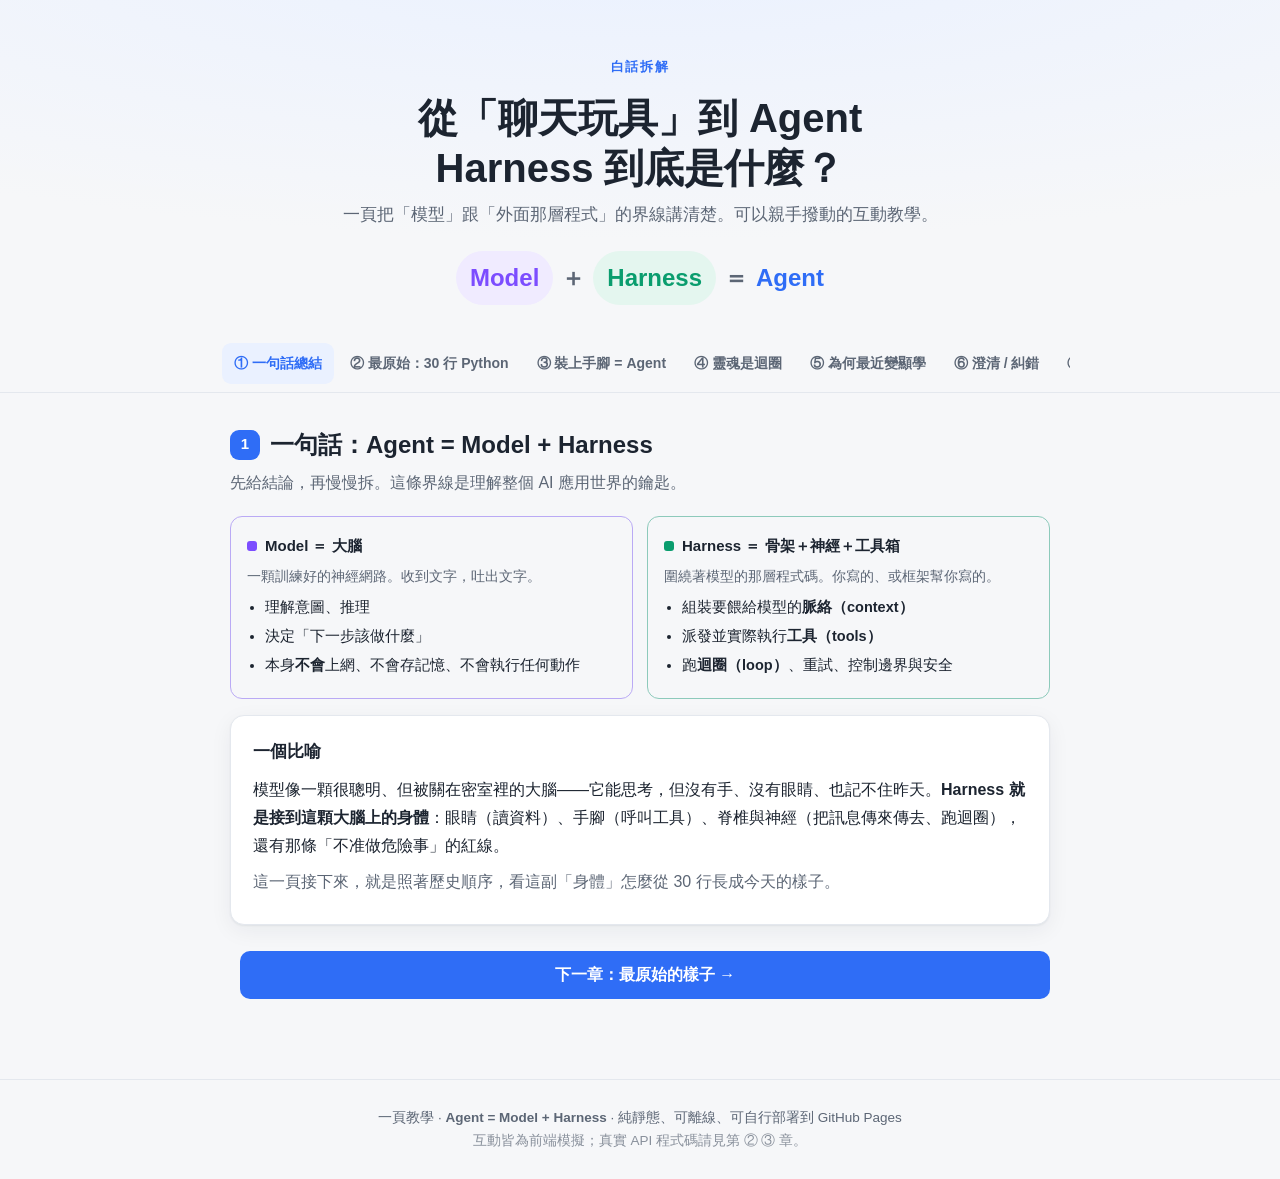
==== index.html @ 6ae2b818 "新增互動教學頁：Agent = Model + Harness 一頁式教學，拆解 AI harness 的演進脈絡：從早期聊天 wrapper、 tool-calling agent、think-ac" ====
<!DOCTYPE html>
<html lang="zh-Hant">
<head>
<meta charset="UTF-8">
<meta name="viewport" content="width=device-width, initial-scale=1.0">
<title>從聊天玩具到 Agent：Harness 到底是什麼</title>
<style>
  :root{
    --bg:#f6f7f9; --card:#ffffff; --ink:#1c2430; --muted:#5c6675;
    --line:#e4e8ee; --brand:#2f6df6; --brand-soft:#eaf1ff;
    --model:#7c4dff; --model-soft:#f0ebff;
    --harness:#0a9d6e; --harness-soft:#e4f6ef;
    --warn:#e8820a; --warn-soft:#fdf0dd;
    --code-bg:#0f1626; --code-ink:#d7e0f4; --code-key:#79b8ff; --code-str:#9ecb8a; --code-com:#6b7793;
    --radius:14px; --shadow:0 1px 2px rgba(20,30,50,.06),0 6px 22px rgba(20,30,50,.06);
  }
  @media (prefers-color-scheme: dark){
    :root{
      --bg:#0e1117; --card:#161b24; --ink:#e7ecf3; --muted:#9aa5b5;
      --line:#28303c; --brand:#5b8cff; --brand-soft:#182338;
      --model:#a78bff; --model-soft:#211b33; --harness:#39c99a; --harness-soft:#122a24;
      --warn:#f2a53a; --warn-soft:#2c2413;
      --shadow:0 1px 2px rgba(0,0,0,.4),0 8px 26px rgba(0,0,0,.35);
    }
  }
  *{box-sizing:border-box}
  body{
    margin:0; background:var(--bg); color:var(--ink);
    font-family:-apple-system,BlinkMacSystemFont,"Segoe UI","PingFang TC","Noto Sans TC","Microsoft JhengHei",sans-serif;
    line-height:1.75; -webkit-font-smoothing:antialiased;
  }
  a{color:var(--brand)}
  .wrap{max-width:860px;margin:0 auto;padding:0 20px}

  header.hero{
    padding:56px 20px 30px; text-align:center;
    background:radial-gradient(1200px 300px at 50% -60px,var(--brand-soft),transparent);
  }
  .hero .kicker{color:var(--brand);font-weight:700;letter-spacing:.12em;font-size:13px;text-transform:uppercase}
  .hero h1{font-size:clamp(26px,5vw,40px);margin:.35em 0 .15em;line-height:1.25}
  .hero p{color:var(--muted);max-width:640px;margin:.4em auto 0;font-size:17px}
  .formula{
    display:inline-flex;flex-wrap:wrap;gap:8px;align-items:center;justify-content:center;
    margin-top:22px;font-weight:800;font-size:clamp(18px,4vw,24px)
  }
  .pill{padding:6px 14px;border-radius:999px}
  .pill.model{background:var(--model-soft);color:var(--model)}
  .pill.harness{background:var(--harness-soft);color:var(--harness)}
  .plus,.eq{color:var(--muted);font-weight:600}

  /* sticky tab nav */
  nav.tabs{
    position:sticky;top:0;z-index:20;background:var(--bg);
    border-bottom:1px solid var(--line);
  }
  nav.tabs .inner{max-width:860px;margin:0 auto;display:flex;gap:4px;overflow-x:auto;padding:8px 12px;scrollbar-width:thin}
  nav.tabs button{
    flex:0 0 auto;border:0;background:transparent;color:var(--muted);
    font:inherit;font-weight:600;font-size:14px;padding:8px 12px;border-radius:9px;cursor:pointer;white-space:nowrap
  }
  nav.tabs button:hover{color:var(--ink);background:var(--brand-soft)}
  nav.tabs button.active{color:var(--brand);background:var(--brand-soft)}

  main{padding:26px 0 80px}
  section.chapter{display:none;animation:fade .3s ease}
  section.chapter.active{display:block}
  @keyframes fade{from{opacity:0;transform:translateY(6px)}to{opacity:1;transform:none}}

  .chnum{display:inline-flex;align-items:center;justify-content:center;width:30px;height:30px;border-radius:9px;
    background:var(--brand);color:#fff;font-weight:800;font-size:15px;margin-right:10px}
  h2.title{font-size:24px;margin:.2em 0 .1em;display:flex;align-items:center}
  .lede{color:var(--muted);margin:.2em 0 1.2em;font-size:16px}

  .card{background:var(--card);border:1px solid var(--line);border-radius:var(--radius);padding:20px 22px;margin:16px 0;box-shadow:var(--shadow)}
  .card h3{margin:.1em 0 .5em;font-size:17px}
  .card p{margin:.5em 0}
  .muted{color:var(--muted)}
  .tagrow{display:flex;flex-wrap:wrap;gap:8px;margin:10px 0}
  .tag{font-size:12.5px;font-weight:700;padding:4px 10px;border-radius:999px;background:var(--brand-soft);color:var(--brand)}
  .tag.m{background:var(--model-soft);color:var(--model)}
  .tag.h{background:var(--harness-soft);color:var(--harness)}

  .split{display:grid;grid-template-columns:1fr 1fr;gap:14px}
  @media(max-width:680px){.split{grid-template-columns:1fr}}
  .box{border:1px solid var(--line);border-radius:12px;padding:16px}
  .box.model{border-color:color-mix(in srgb,var(--model) 40%,var(--line))}
  .box.harness{border-color:color-mix(in srgb,var(--harness) 40%,var(--line))}
  .box h4{margin:0 0 .3em;font-size:15px;display:flex;align-items:center;gap:8px}
  .dot{width:10px;height:10px;border-radius:3px;display:inline-block}
  .dot.m{background:var(--model)} .dot.h{background:var(--harness)}
  .box ul{margin:.4em 0 0;padding-left:18px} .box li{margin:.25em 0;font-size:14.5px}

  /* code */
  .code{position:relative;background:var(--code-bg);border-radius:12px;margin:14px 0;overflow:hidden}
  .code .bar{display:flex;align-items:center;justify-content:space-between;padding:8px 12px;border-bottom:1px solid rgba(255,255,255,.08)}
  .code .bar .fn{color:#8b97ad;font-size:12.5px;font-family:ui-monospace,SFMono-Regular,Menlo,monospace}
  .code button.copy{border:1px solid rgba(255,255,255,.18);background:transparent;color:#c7d2e6;font:inherit;font-size:12px;
    padding:3px 10px;border-radius:7px;cursor:pointer}
  .code button.copy:hover{background:rgba(255,255,255,.08)}
  .code pre{margin:0;padding:14px 16px;overflow-x:auto}
  .code code{font-family:ui-monospace,SFMono-Regular,Menlo,"Cascadia Code",monospace;font-size:13px;line-height:1.65;color:var(--code-ink);white-space:pre}
  .kw{color:var(--code-key)} .st{color:var(--code-str)} .cm{color:var(--code-com);font-style:italic} .nm{color:#e0a458}

  /* interactive */
  .demo{border:1px dashed color-mix(in srgb,var(--brand) 40%,var(--line));border-radius:12px;padding:16px;margin:14px 0;background:var(--brand-soft)}
  .demo .lbl{font-size:12px;font-weight:800;letter-spacing:.08em;text-transform:uppercase;color:var(--brand);margin-bottom:8px}
  .row{display:flex;gap:8px;flex-wrap:wrap;align-items:center}
  input[type=text]{flex:1;min-width:180px;padding:10px 12px;border:1px solid var(--line);border-radius:10px;background:var(--card);color:var(--ink);font:inherit}
  button.btn{border:0;background:var(--brand);color:#fff;font:inherit;font-weight:700;padding:10px 16px;border-radius:10px;cursor:pointer}
  button.btn:hover{filter:brightness(1.06)} button.btn.ghost{background:var(--card);color:var(--ink);border:1px solid var(--line)}
  button.btn:disabled{opacity:.45;cursor:not-allowed}

  .msgs{margin-top:12px;display:flex;flex-direction:column;gap:8px}
  .msg{border-radius:10px;padding:8px 12px;font-size:14px;border:1px solid var(--line);background:var(--card)}
  .msg .role{font-size:11px;font-weight:800;letter-spacing:.06em;text-transform:uppercase;opacity:.7}
  .msg .body{margin-top:2px}
  .msg.system{border-left:4px solid var(--muted)}
  .msg.user{border-left:4px solid var(--brand)}
  .msg.assistant{border-left:4px solid var(--harness)}
  .msg.tool{border-left:4px solid var(--warn);font-family:ui-monospace,Menlo,monospace;font-size:12.5px}

  .steps{margin-top:12px;display:flex;flex-direction:column;gap:8px}
  .step{opacity:.28;border:1px solid var(--line);border-radius:10px;padding:10px 14px;background:var(--card);transition:opacity .25s,transform .25s}
  .step.on{opacity:1;transform:none}
  .step .who{font-size:11px;font-weight:800;text-transform:uppercase;letter-spacing:.06em}
  .step.think .who{color:var(--model)} .step.act .who{color:var(--brand)}
  .step.run .who{color:var(--warn)} .step.obs .who{color:var(--harness)} .step.answer .who{color:var(--harness)}
  .step .txt{font-size:14px;margin-top:2px}
  .step code{font-family:ui-monospace,Menlo,monospace;font-size:12.5px;background:var(--brand-soft);padding:1px 6px;border-radius:6px}

  .loop{display:flex;gap:10px;flex-wrap:wrap;justify-content:center;margin:6px 0 2px}
  .node{border:2px solid var(--line);border-radius:12px;padding:10px 14px;font-weight:700;font-size:14px;min-width:96px;text-align:center;background:var(--card)}
  .node.on{border-color:var(--brand);background:var(--brand-soft);color:var(--brand)}
  .node small{display:block;font-weight:400;font-size:12px}
  .arrow{align-self:center;color:var(--muted);font-size:20px}

  .toggle{display:inline-flex;border:1px solid var(--line);border-radius:10px;overflow:hidden;margin-bottom:10px}
  .toggle button{border:0;background:var(--card);color:var(--muted);font:inherit;font-weight:700;padding:8px 14px;cursor:pointer}
  .toggle button.active{background:var(--brand);color:#fff}
  .outbox{border:1px solid var(--line);border-radius:10px;padding:14px;background:var(--card);font-size:14.5px}
  .outbox p{margin:.5em 0}
  .flow{font-size:12.5px;color:var(--muted);margin-bottom:8px;font-family:ui-monospace,Menlo,monospace}

  table.cmp{width:100%;border-collapse:collapse;font-size:14px;margin-top:6px;display:block;overflow-x:auto}
  table.cmp th,table.cmp td{border:1px solid var(--line);padding:10px 12px;text-align:left;vertical-align:top;min-width:150px}
  table.cmp th{background:var(--brand-soft);color:var(--ink);font-size:12.5px}
  table.cmp td.no{color:var(--warn)} table.cmp td.yes{color:var(--harness)}
  .cmp .lab{font-weight:800}

  .callout{border-left:4px solid var(--warn);background:var(--warn-soft);padding:12px 16px;border-radius:0 10px 10px 0;margin:14px 0;font-size:14.5px}
  .callout b{color:var(--warn)}
  .note{border-left:4px solid var(--harness);background:var(--harness-soft);padding:12px 16px;border-radius:0 10px 10px 0;margin:14px 0;font-size:14.5px}

  footer{border-top:1px solid var(--line);padding:26px 20px;text-align:center;color:var(--muted);font-size:13.5px}
  .navbtns{display:flex;justify-content:space-between;gap:10px;margin-top:26px}
  .navbtns button{flex:1}
</style>
</head>
<body>

<header class="hero">
  <div class="wrap">
    <div class="kicker">白話拆解</div>
    <h1>從「聊天玩具」到 Agent<br>Harness 到底是什麼？</h1>
    <p>一頁把「模型」跟「外面那層程式」的界線講清楚。可以親手撥動的互動教學。</p>
    <div class="formula">
      <span class="pill model">Model</span>
      <span class="plus">＋</span>
      <span class="pill harness">Harness</span>
      <span class="eq">＝</span>
      <span style="color:var(--brand)">Agent</span>
    </div>
  </div>
</header>

<nav class="tabs">
  <div class="inner" id="tabbar"></div>
</nav>

<main>
<div class="wrap">

  <!-- ① -->
  <section class="chapter active" data-title="① 一句話總結">
    <h2 class="title"><span class="chnum">1</span>一句話：Agent = Model + Harness</h2>
    <p class="lede">先給結論，再慢慢拆。這條界線是理解整個 AI 應用世界的鑰匙。</p>

    <div class="split">
      <div class="box model">
        <h4><span class="dot m"></span>Model ＝ 大腦</h4>
        <p class="muted" style="font-size:14px;margin:.2em 0">一顆訓練好的神經網路。收到文字，吐出文字。</p>
        <ul>
          <li>理解意圖、推理</li>
          <li>決定「下一步該做什麼」</li>
          <li>本身<b>不會</b>上網、不會存記憶、不會執行任何動作</li>
        </ul>
      </div>
      <div class="box harness">
        <h4><span class="dot h"></span>Harness ＝ 骨架＋神經＋工具箱</h4>
        <p class="muted" style="font-size:14px;margin:.2em 0">圍繞著模型的那層程式碼。你寫的、或框架幫你寫的。</p>
        <ul>
          <li>組裝要餵給模型的<b>脈絡（context）</b></li>
          <li>派發並實際執行<b>工具（tools）</b></li>
          <li>跑<b>迴圈（loop）</b>、重試、控制邊界與安全</li>
        </ul>
      </div>
    </div>

    <div class="card">
      <h3>一個比喻</h3>
      <p>模型像一顆很聰明、但被關在密室裡的大腦——它能思考，但沒有手、沒有眼睛、也記不住昨天。<b>Harness 就是接到這顆大腦上的身體</b>：眼睛（讀資料）、手腳（呼叫工具）、脊椎與神經（把訊息傳來傳去、跑迴圈），還有那條「不准做危險事」的紅線。</p>
      <p class="muted">這一頁接下來，就是照著歷史順序，看這副「身體」怎麼從 30 行長成今天的樣子。</p>
    </div>

    <div class="navbtns"><span></span><button class="btn" data-go="1">下一章：最原始的樣子 →</button></div>
  </section>

  <!-- ② -->
  <section class="chapter" data-title="② 最原始：30 行 Python">
    <h2 class="title"><span class="chnum">2</span>最原始的樣子：20–30 行 Python 聊天</h2>
    <p class="lede">早期我們剛拿到 LLM API，寫的程式其實就是「第一代 harness」——最輕薄的一層。</p>

    <div class="card">
      <p>那時候模型只是個<b>「文字接龍機」</b>：你給它一串對話，它接下一句。那 30 行程式碼只負責三件小事：</p>
      <div class="tagrow">
        <span class="tag h">1. 設定 system prompt（角色）</span>
        <span class="tag h">2. 把對話堆進 messages 陣列</span>
        <span class="tag h">3. 呼叫 API、印出回覆</span>
      </div>
      <p class="muted">關鍵觀念：模型<b>沒有記憶</b>。它會「記得」前面聊過什麼，唯一的原因是——<b>你每一輪都把整串 <code>messages</code> 再寄一次給它</b>。維護這串陣列，就是 harness 最原始的工作。</p>
    </div>

    <div class="demo">
      <div class="lbl">互動 · 看 messages 陣列怎麼長大</div>
      <p style="margin:.2em 0 10px;font-size:14px" class="muted">打一句話送出，看看 harness 幫你維護的對話陣列多了哪兩則。（純前端模擬，不會真的連網）</p>
      <div class="row">
        <input id="chatInput" type="text" placeholder="例如：幫我想三個週末的活動" >
        <button class="btn" id="chatSend">送出</button>
        <button class="btn ghost" id="chatReset">重來</button>
      </div>
      <div class="msgs" id="chatMsgs"></div>
      <p class="muted" id="chatCount" style="font-size:12.5px;margin-top:10px"></p>
    </div>

    <div class="code">
      <div class="bar"><span class="fn">chat.py — 最原始的 harness（真實可跑）</span><button class="copy" data-code="c1">複製</button></div>
      <pre><code id="c1"><span class="cm"># pip install openai</span>
<span class="kw">from</span> openai <span class="kw">import</span> OpenAI

client = OpenAI(api_key=<span class="st">"sk-..."</span>)  <span class="cm"># ← 換成你自己的金鑰</span>

<span class="cm"># harness 工作 1：設定角色，並開一個對話陣列</span>
messages = [
    {<span class="st">"role"</span>: <span class="st">"system"</span>, <span class="st">"content"</span>: <span class="st">"你是一個友善、簡潔的中文助理。"</span>},
]

<span class="kw">while</span> <span class="kw">True</span>:
    user = input(<span class="st">"你："</span>)
    <span class="kw">if</span> user.strip() <span class="kw">in</span> {<span class="st">"exit"</span>, <span class="st">"quit"</span>}:
        <span class="kw">break</span>

    <span class="cm"># harness 工作 2：把使用者這句話堆進陣列</span>
    messages.append({<span class="st">"role"</span>: <span class="st">"user"</span>, <span class="st">"content"</span>: user})

    <span class="cm"># harness 工作 3：把「整串」對話寄給模型（模型沒有記憶！）</span>
    resp = client.chat.completions.create(
        model=<span class="st">"gpt-4o-mini"</span>,
        messages=messages,
    )
    reply = resp.choices[<span class="nm">0</span>].message.content
    print(<span class="st">"AI："</span>, reply)

    <span class="cm"># 把 AI 的回覆也存回陣列，下一輪才接得上</span>
    messages.append({<span class="st">"role"</span>: <span class="st">"assistant"</span>, <span class="st">"content"</span>: reply})</code></pre>
    </div>
    <p class="muted" style="font-size:13.5px">補充：更早期（2023 GPT-3.5 剛開放）寫法是 <code>openai.ChatCompletion.create(...)</code>，概念一模一樣，只是新版 SDK 改成先建 <code>client</code>。無論哪種，這整段就是最小的 harness。</p>

    <div class="navbtns"><button class="btn ghost" data-go="0">← 上一章</button><button class="btn" data-go="2">下一章：裝上手腳 →</button></div>
  </section>

  <!-- ③ -->
  <section class="chapter" data-title="③ 裝上手腳 = Agent">
    <h2 class="title"><span class="chnum">3</span>裝上手腳：Tool use ＝ 這才叫 Agent</h2>
    <p class="lede">當我們不滿足於純聊天，想讓它查資料、算數、發信——就得幫模型裝上「手腳」。</p>

    <div class="card">
      <p>模型自己<b>不會</b>上網查天氣。它能查，是因為 harness 做了這套「傳話」：</p>
      <ol style="margin:.4em 0;padding-left:20px">
        <li>Harness 用 JSON 把「有哪些工具、怎麼用」<b>描述</b>給模型看。</li>
        <li>模型看懂後說：「我要呼叫 <code>get_weather</code>，參數是台北」——它只是<b>輸出一段 JSON</b>，並沒有真的執行。</li>
        <li>Harness <b>攔截</b>這段 JSON，實際去跑 Python、連網、拿到 25°C。</li>
        <li>Harness 把結果<b>餵回</b>給模型，模型才組出人話回答你。</li>
      </ol>
      <div class="callout"><b>重點：</b>模型負責「決定要做什麼」，harness 負責「真的去做」。工具的程式碼是你寫在 harness 裡的，不在模型裡。</div>
    </div>

    <div class="demo">
      <div class="lbl">互動 · 一步步看 Agent 怎麼回答「台北現在幾度？」</div>
      <p style="margin:.2em 0 10px;font-size:14px" class="muted">按「下一步」，把模型與 harness 之間的來回攤開來看。</p>
      <div class="row">
        <button class="btn" id="stepNext">下一步 ▸</button>
        <button class="btn ghost" id="stepReset">重來</button>
      </div>
      <div class="steps" id="stepBox">
        <div class="step think"><div class="who">🧠 Model 思考</div><div class="txt">使用者問台北氣溫，我沒有即時資料，需要呼叫工具。</div></div>
        <div class="step act"><div class="who">🧠 Model 輸出 tool_call</div><div class="txt">送出 JSON：<code>get_weather({"city":"台北"})</code>（注意：只是文字，還沒真的執行）</div></div>
        <div class="step run"><div class="who">⚙️ Harness 執行</div><div class="txt">攔到 tool_call → 實際跑 Python 打氣象 API…</div></div>
        <div class="step obs"><div class="who">⚙️ Harness 餵回結果</div><div class="txt"><code>{"temp":32,"desc":"晴"}</code> 塞回對話陣列，再呼叫一次模型。</div></div>
        <div class="step answer"><div class="who">🧠 Model 最終回答</div><div class="txt">「台北現在大約 32°C，天氣晴，記得補水 ☀️」</div></div>
      </div>
    </div>

    <div class="code">
      <div class="bar"><span class="fn">agent.py — 幫模型裝上一個工具（真實可跑，節錄）</span><button class="copy" data-code="c2">複製</button></div>
      <pre><code id="c2"><span class="cm"># harness 工作：用 JSON schema 描述「有哪些工具」</span>
tools = [{
    <span class="st">"type"</span>: <span class="st">"function"</span>,
    <span class="st">"function"</span>: {
        <span class="st">"name"</span>: <span class="st">"get_weather"</span>,
        <span class="st">"description"</span>: <span class="st">"查詢某城市目前氣溫"</span>,
        <span class="st">"parameters"</span>: {<span class="st">"type"</span>:<span class="st">"object"</span>,
            <span class="st">"properties"</span>:{<span class="st">"city"</span>:{<span class="st">"type"</span>:<span class="st">"string"</span>}},
            <span class="st">"required"</span>:[<span class="st">"city"</span>]},
    },
}]

<span class="kw">def</span> get_weather(city):        <span class="cm"># ← 工具的「真身」寫在 harness 裡</span>
    <span class="kw">return</span> {<span class="st">"temp"</span>: <span class="nm">32</span>, <span class="st">"desc"</span>: <span class="st">"晴"</span>}   <span class="cm"># 真實情況會去打氣象 API</span>

messages = [{<span class="st">"role"</span>:<span class="st">"user"</span>,<span class="st">"content"</span>:<span class="st">"台北現在幾度？"</span>}]
resp = client.chat.completions.create(
    model=<span class="st">"gpt-4o-mini"</span>, messages=messages, tools=tools)

msg = resp.choices[<span class="nm">0</span>].message
<span class="kw">if</span> msg.tool_calls:                     <span class="cm"># 模型「決定」要用工具</span>
    call = msg.tool_calls[<span class="nm">0</span>]
    args = json.loads(call.function.arguments)
    result = get_weather(**args)        <span class="cm"># harness「真的」執行</span>

    <span class="cm"># 把結果餵回去，再問一次模型 → 這就是「迴圈」的一圈</span>
    messages.append(msg)
    messages.append({<span class="st">"role"</span>:<span class="st">"tool"</span>,
        <span class="st">"tool_call_id"</span>:call.id,
        <span class="st">"content"</span>:json.dumps(result)})
    final = client.chat.completions.create(
        model=<span class="st">"gpt-4o-mini"</span>, messages=messages)
    print(final.choices[<span class="nm">0</span>].message.content)</code></pre>
    </div>

    <div class="navbtns"><button class="btn ghost" data-go="1">← 上一章</button><button class="btn" data-go="3">下一章：靈魂是迴圈 →</button></div>
  </section>

  <!-- ④ -->
  <section class="chapter" data-title="④ 靈魂是迴圈">
    <h2 class="title"><span class="chnum">4</span>Agent 的靈魂：迴圈（loop）</h2>
    <p class="lede">很多人以為「有工具就是 Agent」。更準確地說：<b>Agent 是會自己一圈一圈跑到完成的東西。</b></p>

    <div class="card">
      <p>純聊天是「你問一句、它答一句」。Agent 不一樣——它會：<b>想 → 動手 → 看結果 → 再想 → 再動手…</b>直到任務完成。上一章的「工具」只是繞一圈；真正的 agent 會繞很多圈：查完天氣發現要換城市、算錯了自己重算、寫完程式跑測試沒過就修。</p>
      <div class="loop" id="loopViz">
        <div class="node" data-k="0">🧠 想<small>think</small></div>
        <div class="arrow">→</div>
        <div class="node" data-k="1">✋ 動手<small>act</small></div>
        <div class="arrow">→</div>
        <div class="node" data-k="2">👀 看結果<small>observe</small></div>
        <div class="arrow">↩</div>
        <div class="node" data-k="3">✅ 完成？<small>done?</small></div>
      </div>
      <div class="row" style="justify-content:center;margin-top:14px">
        <button class="btn" id="loopRun">▶ 播放一圈</button>
      </div>
      <p class="muted" style="text-align:center;font-size:13px;margin-top:8px">沒完成就回到「想」，再繞一圈。這個 <b>while 迴圈</b>，就是 harness 的心臟。</p>
    </div>

    <div class="note">你正在用的 <b>Claude Code</b>、Cursor、各種「AI 幫我把事情做完」的工具，底層都是這個迴圈：模型提議一個動作 → harness 執行（讀檔、跑指令、改程式）→ 把結果貼回去 → 模型看了再決定下一步。</div>

    <div class="navbtns"><button class="btn ghost" data-go="2">← 上一章</button><button class="btn" data-go="4">下一章：為何變顯學 →</button></div>
  </section>

  <!-- ⑤ -->
  <section class="chapter" data-title="⑤ 為何最近變顯學">
    <h2 class="title"><span class="chnum">5</span>為什麼 Harness 最近變「顯學」？</h2>
    <p class="lede">你的直覺沒錯：模型單靠自己撞牆後，大家把心力放到「外面那層程式」，harness 才被推上檯面。</p>

    <div class="card">
      <p>過去 harness 只是個「跑腿的」——傳傳資料而已。現在大家發現：<b>直接叫模型硬答，效果常常不夠好</b>；但在外面那層加上一些技巧，同一個模型就能穩很多：</p>
      <div class="tagrow">
        <span class="tag h">脈絡管理（塞對的東西進 context）</span>
        <span class="tag h">失敗重試 / 自我修正</span>
        <span class="tag h">反思 reflection</span>
        <span class="tag h">RAG 檢索增強</span>
        <span class="tag h">子 agent 分工</span>
      </div>
    </div>

    <div class="demo">
      <div class="lbl">互動 · 同一個模型，兩種 harness</div>
      <p style="margin:.2em 0 10px;font-size:14px" class="muted">任務：「幫我查我們 Q2 的退貨率，並說明為什麼變高」。切換看看兩種 harness 餵給<b>同一個模型</b>時，出來的東西差多少。</p>
      <div class="toggle" id="cmpToggle">
        <button data-c="bare" class="active">陽春 harness</button>
        <button data-c="rich">精緻 harness</button>
      </div>
      <div class="flow" id="cmpFlow"></div>
      <div class="outbox" id="cmpOut"></div>
    </div>

    <div class="callout"><b>別誤會：</b>「好 harness 能讓中階模型贏過高階模型」這句話講得太滿。更準的說法是——<b>同一個模型在不同 harness 下，表現天差地遠</b>；harness 的品質，有時和模型本身一樣重要。但硬要用陽春 harness 配弱模型去贏強模型，通常不成立。</div>

    <div class="card">
      <h3>那 LangChain、AutoGen、CrewAI 是什麼？</h3>
      <p>它們是 <b>framework（框架）</b>——幫你「蓋 harness」的工具箱，不等於 harness 本身。你也可以完全不用框架，自己用 30 行寫一個 harness（很多正式產品就是這樣，為了可控）。</p>
    </div>

    <div class="navbtns"><button class="btn ghost" data-go="3">← 上一章</button><button class="btn" data-go="5">下一章：把話講精準 →</button></div>
  </section>

  <!-- ⑥ -->
  <section class="chapter" data-title="⑥ 澄清 / 糾錯">
    <h2 class="title"><span class="chnum">6</span>把話講精準（幾個常見的小誤會）</h2>
    <p class="lede">你的整體脈絡是對的。這裡把幾句「聽起來對、但不夠精準」的說法校準一下。</p>

    <table class="cmp">
      <thead><tr><th style="min-width:120px">主題</th><th>常見/含糊的說法</th><th>更精準的說法</th></tr></thead>
      <tbody>
        <tr>
          <td class="lab">名詞的年紀</td>
          <td class="no">「早期那 30 行就叫 harness」</td>
          <td class="yes">那層薄 wrapper 的<b>概念</b>早就有；但 harness 這個<b>詞</b>被廣泛使用，是近一兩年（2024–2025）在 agent／eval／coding agent 圈才流行。你「以前就有、最近才顯學」的直覺很準。</td>
        </tr>
        <tr>
          <td class="lab">Agent 的定義</td>
          <td class="no">「有工具＝Agent」</td>
          <td class="yes">靈魂是<b>迴圈</b>：想→做→看→再想，反覆到完成。工具只是迴圈裡的一步。</td>
        </tr>
        <tr>
          <td class="lab">Harness 的威力</td>
          <td class="no">「中階模型靠 harness 就能贏高階模型」</td>
          <td class="yes">太滿。準確版：同一模型在不同 harness 下差很多；harness 品質有時和模型一樣重要。</td>
        </tr>
        <tr>
          <td class="lab">框架 vs harness</td>
          <td class="no">「LangChain＝harness」</td>
          <td class="yes">它們是 <b>framework</b>（幫你蓋 harness 的工具），不等於 harness 本身。</td>
        </tr>
        <tr>
          <td class="lab">MCP 是什麼</td>
          <td class="no">「MCP 是多 agent 協作架構」</td>
          <td class="yes">MCP 是一個<b>連接工具/資料給模型的協定（protocol）</b>，像 USB 標準口，不是協作架構。</td>
        </tr>
        <tr>
          <td class="lab">Multi-agent</td>
          <td class="no">「多 agent 是 harness 的完全體」</td>
          <td class="yes">它是一種<b>架構取捨</b>，常更脆弱、更難除錯，不代表更高級。單 agent 把迴圈做穩，往往更實用。</td>
        </tr>
        <tr>
          <td class="lab">最吃重的活</td>
          <td class="no">（常被忽略）</td>
          <td class="yes">現代 harness 最花心思的其實是<b>脈絡管理</b>：context window 有限，每一輪要決定塞什麼、丟什麼、壓縮什麼。</td>
        </tr>
      </tbody>
    </table>

    <div class="note" style="margin-top:18px"><b>結論：</b>你的四段推論方向都對，<code>Agent = Model + Harness</code> 這個公式在今天的語境下站得住腳、也很有代表性。上面只是把幾個轉角磨得更精準而已。</div>

    <div class="navbtns"><button class="btn ghost" data-go="4">← 上一章</button><button class="btn" data-go="6">最後：這頁怎麼做的 →</button></div>
  </section>

  <!-- ⑦ -->
  <section class="chapter" data-title="⑦ 這頁怎麼做的">
    <h2 class="title"><span class="chnum">7</span>這一頁是怎麼做出來的</h2>
    <p class="lede">呼應參考頁的精神：把製作過程也攤開。這頁本身，就是一個「人給目標、AI 跑迴圈」的小例子。</p>

    <div class="card">
      <h3>1 · 用 Claude Code 的 Plan Mode 先規劃</h3>
      <p>沒有一開始就寫 code。先讓 AI 讀參考頁 <a href="https://patrickruan.github.io/mnist-knob-lab/" target="_blank" rel="noopener">mnist-knob-lab</a> 抓風格、確認「互動程度」與「程式範例怎麼處理」兩個關鍵選擇，寫成一份計畫、經人核准後才動工。</p>
    </div>
    <div class="card">
      <h3>2 · 單一自包含 HTML 的取捨</h3>
      <p>整頁就一個 <code>index.html</code>，HTML／CSS／JS 全部 inline，<b>零外部相依</b>。好處：可離線打開、可直接丟上 GitHub Pages、不怕某個 CDN 掛掉。代價：檔案較長，但對教學頁很划算。</p>
    </div>
    <div class="card">
      <h3>3 · 為什麼用「前端模擬」而不是真的連 OpenAI</h3>
      <p>頁面上的三個互動（<code>messages</code> 堆疊、Agent 步進器、harness 對比）都是純前端演的。因為：<b>不該把 API 金鑰放進公開網頁</b>，而且教學重點是「看懂流程」，模擬就夠。真正可跑的程式碼另外附在 ② ③ 章，讓你複製回自己電腦、填上自己的金鑰去跑。</p>
    </div>
    <div class="card">
      <h3>4 · 內容的事實把關</h3>
      <p>製作時不是照單全收原始說法，而是把「常見但不精準」的幾句話挑出來校準（就是第 ⑥ 章那張表）。AI 生成很方便，但脈絡與名詞的精準度需要人＋模型一起把關。</p>
    </div>
    <div class="card">
      <h3>5 · 想自己發佈？</h3>
      <p>把這個 <code>index.html</code> 推到一個 GitHub repo、開啟 Pages，就有一條像參考頁那樣的公開網址了。要改內容，直接編輯這一個檔案即可。</p>
    </div>

    <div class="note">整個過程本身就是第 ④ 章那個迴圈的縮影：<b>人定目標 → AI 提方案 → 在瀏覽器裡驗證 → 修正 → 再一圈</b>。差別只在，這次迴圈裡「動手」的是在寫這頁的 harness。</div>

    <div class="navbtns"><button class="btn ghost" data-go="5">← 上一章</button><button class="btn ghost" data-go="0">回到開頭 ↑</button></div>
  </section>

</div>
</main>

<footer>
  一頁教學 · <b>Agent = Model + Harness</b> · 純靜態、可離線、可自行部署到 GitHub Pages<br>
  <span style="opacity:.7">互動皆為前端模擬；真實 API 程式碼請見第 ② ③ 章。</span>
</footer>

<script>
(function(){
  "use strict";

  // ---------- tab nav ----------
  var chapters = Array.prototype.slice.call(document.querySelectorAll('.chapter'));
  var tabbar = document.getElementById('tabbar');
  chapters.forEach(function(ch, i){
    var b = document.createElement('button');
    b.textContent = ch.getAttribute('data-title');
    if(i===0) b.className='active';
    b.addEventListener('click', function(){ go(i); });
    tabbar.appendChild(b);
  });
  var tabBtns = Array.prototype.slice.call(tabbar.children);

  function go(i){
    chapters.forEach(function(c,k){ c.classList.toggle('active', k===i); });
    tabBtns.forEach(function(b,k){ b.classList.toggle('active', k===i); });
    var active = tabBtns[i];
    if(active && active.scrollIntoView) active.scrollIntoView({inline:'center',block:'nearest',behavior:'smooth'});
    window.scrollTo({top:0,behavior:'smooth'});
  }
  document.body.addEventListener('click', function(e){
    var t = e.target.closest('[data-go]');
    if(t){ go(parseInt(t.getAttribute('data-go'),10)); }
  });

  // ---------- copy buttons ----------
  Array.prototype.forEach.call(document.querySelectorAll('.copy'), function(btn){
    btn.addEventListener('click', function(){
      var el = document.getElementById(btn.getAttribute('data-code'));
      var text = el ? el.innerText : '';
      var done = function(){ var o=btn.textContent; btn.textContent='已複製 ✓'; setTimeout(function(){btn.textContent=o;},1400); };
      if(navigator.clipboard && navigator.clipboard.writeText){ navigator.clipboard.writeText(text).then(done, done); }
      else {
        var ta=document.createElement('textarea'); ta.value=text; document.body.appendChild(ta); ta.select();
        try{document.execCommand('copy');}catch(_){}
        document.body.removeChild(ta); done();
      }
    });
  });

  // ---------- ② messages array demo (built with DOM methods, no innerHTML) ----------
  var chatMsgs = document.getElementById('chatMsgs');
  var chatInput = document.getElementById('chatInput');
  var chatCount = document.getElementById('chatCount');
  var fakeReplies = [
    "好的！這是三個點子：① 河濱騎腳踏車 ② 逛獨立書店 ③ 在家做手沖咖啡。",
    "沒問題，我幫你整理成一份清單，並排出優先順序。",
    "了解，我把重點抓出來給你：這是最關鍵的三件事。",
    "收到～我先分成「必做」和「加分」兩類來規劃。"
  ];
  var replyIdx = 0;
  var roleLabels = {system:'system（角色設定）',user:'user（你）',assistant:'assistant（AI）',tool:'tool（工具結果）'};

  function addMsg(role, content){
    var wrap = document.createElement('div');
    wrap.className = 'msg ' + role;

    var roleEl = document.createElement('div');
    roleEl.className = 'role';
    roleEl.textContent = roleLabels[role] || role;

    var bodyEl = document.createElement('div');
    bodyEl.className = 'body';
    bodyEl.textContent = content; // textContent only — never HTML, safe by construction

    wrap.appendChild(roleEl);
    wrap.appendChild(bodyEl);
    chatMsgs.appendChild(wrap);
  }
  function seedChat(){
    while(chatMsgs.firstChild) chatMsgs.removeChild(chatMsgs.firstChild);
    addMsg('system','你是一個友善、簡潔的中文助理。');
    updateCount();
  }
  function updateCount(){
    var n = chatMsgs.children.length;
    chatCount.textContent = 'messages 陣列目前有 '+n+' 則。每次送出，harness 會把「整串」再寄給模型一次——這就是它「記得」對話的唯一原因。';
  }
  function sendChat(){
    var v=(chatInput.value||'').trim();
    if(!v) return;
    addMsg('user', v);
    var r = fakeReplies[replyIdx % fakeReplies.length]; replyIdx++;
    addMsg('assistant', r);
    chatInput.value='';
    updateCount();
    chatMsgs.lastChild.scrollIntoView({block:'nearest',behavior:'smooth'});
  }
  document.getElementById('chatSend').addEventListener('click', sendChat);
  document.getElementById('chatReset').addEventListener('click', function(){ replyIdx=0; seedChat(); });
  chatInput.addEventListener('keydown', function(e){ if(e.key==='Enter') sendChat(); });
  seedChat();

  // ---------- ③ agent step demo ----------
  var stepEls = Array.prototype.slice.call(document.querySelectorAll('#stepBox .step'));
  var stepI = 0;
  var stepNext = document.getElementById('stepNext');
  function renderSteps(){
    stepEls.forEach(function(el,k){ el.classList.toggle('on', k<stepI); });
    stepNext.disabled = stepI>=stepEls.length;
    stepNext.textContent = stepI>=stepEls.length ? '完成 ✓' : '下一步 ▸';
  }
  stepNext.addEventListener('click', function(){ if(stepI<stepEls.length){ stepI++; renderSteps();
    var cur=stepEls[stepI-1]; if(cur) cur.scrollIntoView({block:'nearest',behavior:'smooth'}); } });
  document.getElementById('stepReset').addEventListener('click', function(){ stepI=0; renderSteps(); });
  renderSteps();

  // ---------- ④ loop animation ----------
  var loopNodes = Array.prototype.slice.call(document.querySelectorAll('#loopViz .node'));
  var loopBtn = document.getElementById('loopRun');
  var loopTimer=null;
  loopBtn.addEventListener('click', function(){
    if(loopTimer) return;
    var i=0; loopBtn.disabled=true;
    function tick(){
      loopNodes.forEach(function(n,k){ n.classList.toggle('on', k===i); });
      i++;
      if(i<=loopNodes.length){ loopTimer=setTimeout(tick, 650); }
      else { loopTimer=setTimeout(function(){ loopNodes.forEach(function(n){n.classList.remove('on');}); loopBtn.disabled=false; loopTimer=null; }, 500); }
    }
    tick();
  });

  // ---------- ⑤ harness comparison (DOM built, static developer-authored copy) ----------
  var cmpFlow = document.getElementById('cmpFlow');
  var cmpOut = document.getElementById('cmpOut');
  var cmpToggle = document.getElementById('cmpToggle');

  function makeP(boldPrefix, rest, colorVar){
    var p = document.createElement('p');
    if(boldPrefix){
      var b = document.createElement('b');
      b.textContent = boldPrefix;
      p.appendChild(b);
    }
    var span = document.createElement('span');
    span.textContent = rest;
    if(colorVar) span.style.color = colorVar;
    p.appendChild(span);
    return p;
  }
  function makeMuted(text){
    var p = document.createElement('p');
    p.className='muted';
    p.textContent = text;
    return p;
  }

  var cmpData = {
    bare: {
      flow: '流程：messages = [問題] → 模型',
      build: function(container){
        container.appendChild(makeP('模型只能用它訓練時的舊知識硬猜：', ''));
        container.appendChild(makeP('', '「退貨率上升通常和產品品質、物流、或季節性因素有關，建議你檢視相關數據……」', 'var(--warn)'));
        container.appendChild(makeMuted('👉 空泛、沒碰到你真正的數字，因為 harness 沒餵給它任何內部資料，也沒讓它動手查。'));
      }
    },
    rich: {
      flow: '流程：問題 → 檢索(RAG)內部報表 → 呼叫 query_db 工具 → 反思檢查 → 模型彙整',
      build: function(container){
        container.appendChild(makeP('Harness 先幫模型把資料備齊、給了工具、跑了幾圈：', ''));
        container.appendChild(makeP('', '「Q2 退貨率 8.3%（Q1 為 5.1%）。拆解後主因：型號 A-200 佔退貨 61%，集中在 5/12 之後出貨批次，退貨理由多為『螢幕亮點』。建議優先檢查該批供應商品質。」', 'var(--harness)'));
        container.appendChild(makeMuted('👉 具體、可行動。同一個模型，差別全在外面那層 harness。'));
      }
    }
  };
  function renderCmp(key){
    cmpFlow.textContent = cmpData[key].flow;
    while(cmpOut.firstChild) cmpOut.removeChild(cmpOut.firstChild);
    cmpData[key].build(cmpOut);
    Array.prototype.forEach.call(cmpToggle.children, function(b){ b.classList.toggle('active', b.getAttribute('data-c')===key); });
  }
  cmpToggle.addEventListener('click', function(e){
    var b=e.target.closest('button'); if(!b) return; renderCmp(b.getAttribute('data-c'));
  });
  renderCmp('bare');

})();
</script>
</body>
</html>
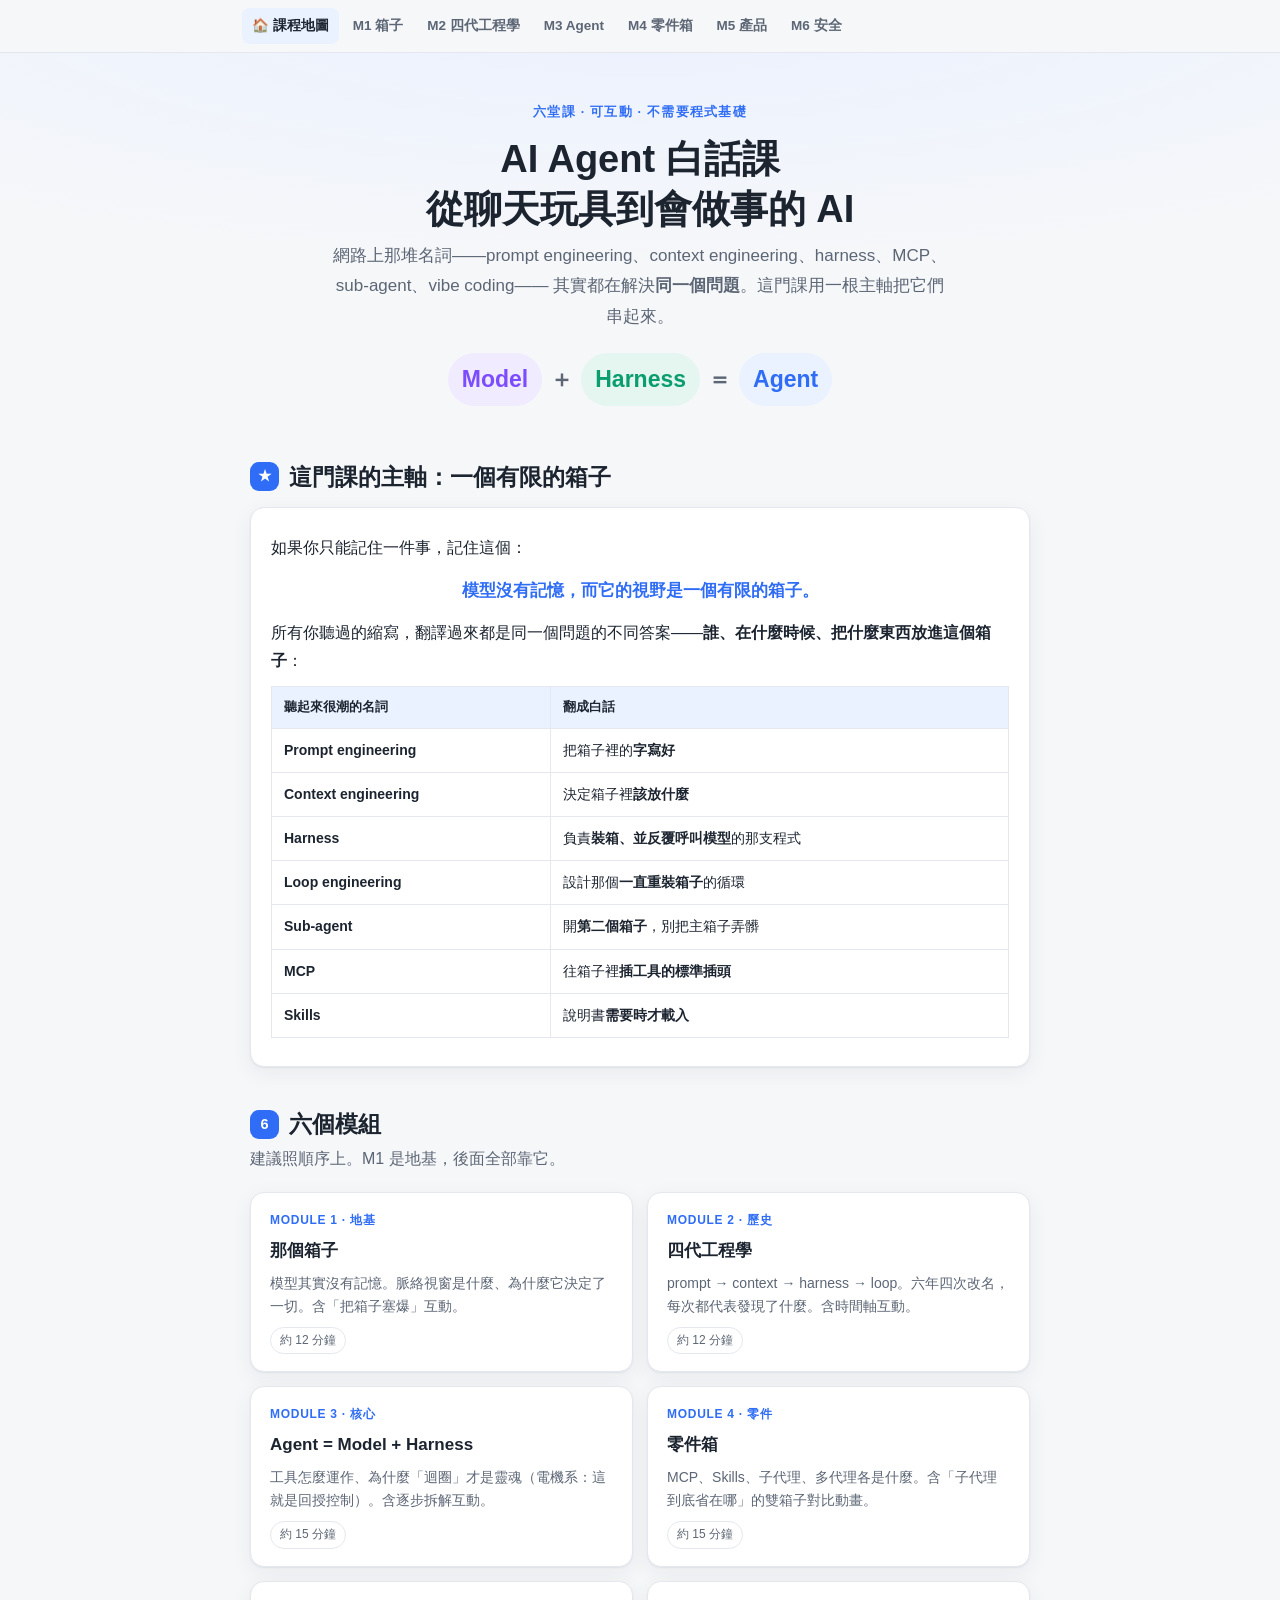
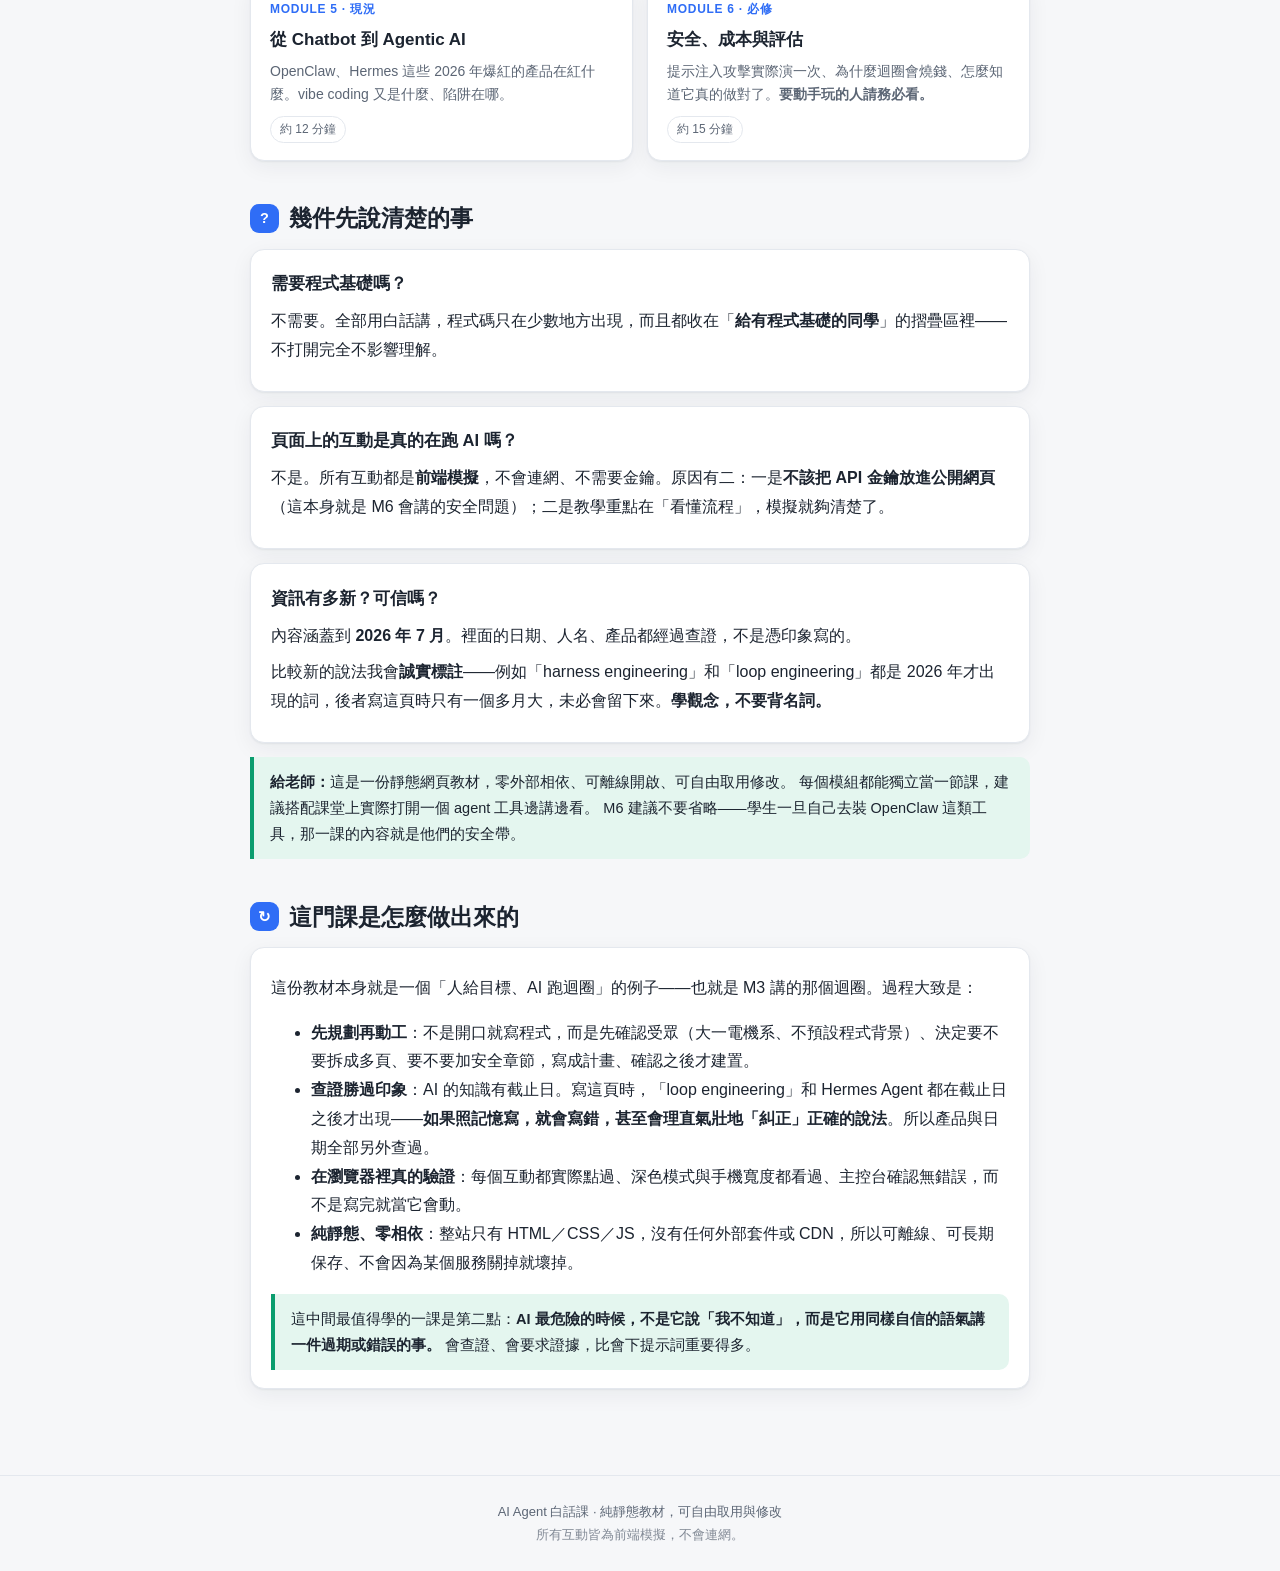
==== commit 6680464e: "擴充為六模組互動課程：AI Agent 白話課 以「脈絡視窗是一個有限的箱子」為主軸，把 prompt/context/harness/loop engineering、MCP、Skills、子代理、" ====
--- a/index.html
+++ b/index.html
@@ -3,688 +3,148 @@
 <head>
 <meta charset="UTF-8">
 <meta name="viewport" content="width=device-width, initial-scale=1.0">
-<title>從聊天玩具到 Agent：Harness 到底是什麼</title>
-<style>
-  :root{
-    --bg:#f6f7f9; --card:#ffffff; --ink:#1c2430; --muted:#5c6675;
-    --line:#e4e8ee; --brand:#2f6df6; --brand-soft:#eaf1ff;
-    --model:#7c4dff; --model-soft:#f0ebff;
-    --harness:#0a9d6e; --harness-soft:#e4f6ef;
-    --warn:#e8820a; --warn-soft:#fdf0dd;
-    --code-bg:#0f1626; --code-ink:#d7e0f4; --code-key:#79b8ff; --code-str:#9ecb8a; --code-com:#6b7793;
-    --radius:14px; --shadow:0 1px 2px rgba(20,30,50,.06),0 6px 22px rgba(20,30,50,.06);
-  }
-  @media (prefers-color-scheme: dark){
-    :root{
-      --bg:#0e1117; --card:#161b24; --ink:#e7ecf3; --muted:#9aa5b5;
-      --line:#28303c; --brand:#5b8cff; --brand-soft:#182338;
-      --model:#a78bff; --model-soft:#211b33; --harness:#39c99a; --harness-soft:#122a24;
-      --warn:#f2a53a; --warn-soft:#2c2413;
-      --shadow:0 1px 2px rgba(0,0,0,.4),0 8px 26px rgba(0,0,0,.35);
-    }
-  }
-  *{box-sizing:border-box}
-  body{
-    margin:0; background:var(--bg); color:var(--ink);
-    font-family:-apple-system,BlinkMacSystemFont,"Segoe UI","PingFang TC","Noto Sans TC","Microsoft JhengHei",sans-serif;
-    line-height:1.75; -webkit-font-smoothing:antialiased;
-  }
-  a{color:var(--brand)}
-  .wrap{max-width:860px;margin:0 auto;padding:0 20px}
-
-  header.hero{
-    padding:56px 20px 30px; text-align:center;
-    background:radial-gradient(1200px 300px at 50% -60px,var(--brand-soft),transparent);
-  }
-  .hero .kicker{color:var(--brand);font-weight:700;letter-spacing:.12em;font-size:13px;text-transform:uppercase}
-  .hero h1{font-size:clamp(26px,5vw,40px);margin:.35em 0 .15em;line-height:1.25}
-  .hero p{color:var(--muted);max-width:640px;margin:.4em auto 0;font-size:17px}
-  .formula{
-    display:inline-flex;flex-wrap:wrap;gap:8px;align-items:center;justify-content:center;
-    margin-top:22px;font-weight:800;font-size:clamp(18px,4vw,24px)
-  }
-  .pill{padding:6px 14px;border-radius:999px}
-  .pill.model{background:var(--model-soft);color:var(--model)}
-  .pill.harness{background:var(--harness-soft);color:var(--harness)}
-  .plus,.eq{color:var(--muted);font-weight:600}
-
-  /* sticky tab nav */
-  nav.tabs{
-    position:sticky;top:0;z-index:20;background:var(--bg);
-    border-bottom:1px solid var(--line);
-  }
-  nav.tabs .inner{max-width:860px;margin:0 auto;display:flex;gap:4px;overflow-x:auto;padding:8px 12px;scrollbar-width:thin}
-  nav.tabs button{
-    flex:0 0 auto;border:0;background:transparent;color:var(--muted);
-    font:inherit;font-weight:600;font-size:14px;padding:8px 12px;border-radius:9px;cursor:pointer;white-space:nowrap
-  }
-  nav.tabs button:hover{color:var(--ink);background:var(--brand-soft)}
-  nav.tabs button.active{color:var(--brand);background:var(--brand-soft)}
-
-  main{padding:26px 0 80px}
-  section.chapter{display:none;animation:fade .3s ease}
-  section.chapter.active{display:block}
-  @keyframes fade{from{opacity:0;transform:translateY(6px)}to{opacity:1;transform:none}}
-
-  .chnum{display:inline-flex;align-items:center;justify-content:center;width:30px;height:30px;border-radius:9px;
-    background:var(--brand);color:#fff;font-weight:800;font-size:15px;margin-right:10px}
-  h2.title{font-size:24px;margin:.2em 0 .1em;display:flex;align-items:center}
-  .lede{color:var(--muted);margin:.2em 0 1.2em;font-size:16px}
-
-  .card{background:var(--card);border:1px solid var(--line);border-radius:var(--radius);padding:20px 22px;margin:16px 0;box-shadow:var(--shadow)}
-  .card h3{margin:.1em 0 .5em;font-size:17px}
-  .card p{margin:.5em 0}
-  .muted{color:var(--muted)}
-  .tagrow{display:flex;flex-wrap:wrap;gap:8px;margin:10px 0}
-  .tag{font-size:12.5px;font-weight:700;padding:4px 10px;border-radius:999px;background:var(--brand-soft);color:var(--brand)}
-  .tag.m{background:var(--model-soft);color:var(--model)}
-  .tag.h{background:var(--harness-soft);color:var(--harness)}
-
-  .split{display:grid;grid-template-columns:1fr 1fr;gap:14px}
-  @media(max-width:680px){.split{grid-template-columns:1fr}}
-  .box{border:1px solid var(--line);border-radius:12px;padding:16px}
-  .box.model{border-color:color-mix(in srgb,var(--model) 40%,var(--line))}
-  .box.harness{border-color:color-mix(in srgb,var(--harness) 40%,var(--line))}
-  .box h4{margin:0 0 .3em;font-size:15px;display:flex;align-items:center;gap:8px}
-  .dot{width:10px;height:10px;border-radius:3px;display:inline-block}
-  .dot.m{background:var(--model)} .dot.h{background:var(--harness)}
-  .box ul{margin:.4em 0 0;padding-left:18px} .box li{margin:.25em 0;font-size:14.5px}
-
-  /* code */
-  .code{position:relative;background:var(--code-bg);border-radius:12px;margin:14px 0;overflow:hidden}
-  .code .bar{display:flex;align-items:center;justify-content:space-between;padding:8px 12px;border-bottom:1px solid rgba(255,255,255,.08)}
-  .code .bar .fn{color:#8b97ad;font-size:12.5px;font-family:ui-monospace,SFMono-Regular,Menlo,monospace}
-  .code button.copy{border:1px solid rgba(255,255,255,.18);background:transparent;color:#c7d2e6;font:inherit;font-size:12px;
-    padding:3px 10px;border-radius:7px;cursor:pointer}
-  .code button.copy:hover{background:rgba(255,255,255,.08)}
-  .code pre{margin:0;padding:14px 16px;overflow-x:auto}
-  .code code{font-family:ui-monospace,SFMono-Regular,Menlo,"Cascadia Code",monospace;font-size:13px;line-height:1.65;color:var(--code-ink);white-space:pre}
-  .kw{color:var(--code-key)} .st{color:var(--code-str)} .cm{color:var(--code-com);font-style:italic} .nm{color:#e0a458}
-
-  /* interactive */
-  .demo{border:1px dashed color-mix(in srgb,var(--brand) 40%,var(--line));border-radius:12px;padding:16px;margin:14px 0;background:var(--brand-soft)}
-  .demo .lbl{font-size:12px;font-weight:800;letter-spacing:.08em;text-transform:uppercase;color:var(--brand);margin-bottom:8px}
-  .row{display:flex;gap:8px;flex-wrap:wrap;align-items:center}
-  input[type=text]{flex:1;min-width:180px;padding:10px 12px;border:1px solid var(--line);border-radius:10px;background:var(--card);color:var(--ink);font:inherit}
-  button.btn{border:0;background:var(--brand);color:#fff;font:inherit;font-weight:700;padding:10px 16px;border-radius:10px;cursor:pointer}
-  button.btn:hover{filter:brightness(1.06)} button.btn.ghost{background:var(--card);color:var(--ink);border:1px solid var(--line)}
-  button.btn:disabled{opacity:.45;cursor:not-allowed}
-
-  .msgs{margin-top:12px;display:flex;flex-direction:column;gap:8px}
-  .msg{border-radius:10px;padding:8px 12px;font-size:14px;border:1px solid var(--line);background:var(--card)}
-  .msg .role{font-size:11px;font-weight:800;letter-spacing:.06em;text-transform:uppercase;opacity:.7}
-  .msg .body{margin-top:2px}
-  .msg.system{border-left:4px solid var(--muted)}
-  .msg.user{border-left:4px solid var(--brand)}
-  .msg.assistant{border-left:4px solid var(--harness)}
-  .msg.tool{border-left:4px solid var(--warn);font-family:ui-monospace,Menlo,monospace;font-size:12.5px}
-
-  .steps{margin-top:12px;display:flex;flex-direction:column;gap:8px}
-  .step{opacity:.28;border:1px solid var(--line);border-radius:10px;padding:10px 14px;background:var(--card);transition:opacity .25s,transform .25s}
-  .step.on{opacity:1;transform:none}
-  .step .who{font-size:11px;font-weight:800;text-transform:uppercase;letter-spacing:.06em}
-  .step.think .who{color:var(--model)} .step.act .who{color:var(--brand)}
-  .step.run .who{color:var(--warn)} .step.obs .who{color:var(--harness)} .step.answer .who{color:var(--harness)}
-  .step .txt{font-size:14px;margin-top:2px}
-  .step code{font-family:ui-monospace,Menlo,monospace;font-size:12.5px;background:var(--brand-soft);padding:1px 6px;border-radius:6px}
-
-  .loop{display:flex;gap:10px;flex-wrap:wrap;justify-content:center;margin:6px 0 2px}
-  .node{border:2px solid var(--line);border-radius:12px;padding:10px 14px;font-weight:700;font-size:14px;min-width:96px;text-align:center;background:var(--card)}
-  .node.on{border-color:var(--brand);background:var(--brand-soft);color:var(--brand)}
-  .node small{display:block;font-weight:400;font-size:12px}
-  .arrow{align-self:center;color:var(--muted);font-size:20px}
-
-  .toggle{display:inline-flex;border:1px solid var(--line);border-radius:10px;overflow:hidden;margin-bottom:10px}
-  .toggle button{border:0;background:var(--card);color:var(--muted);font:inherit;font-weight:700;padding:8px 14px;cursor:pointer}
-  .toggle button.active{background:var(--brand);color:#fff}
-  .outbox{border:1px solid var(--line);border-radius:10px;padding:14px;background:var(--card);font-size:14.5px}
-  .outbox p{margin:.5em 0}
-  .flow{font-size:12.5px;color:var(--muted);margin-bottom:8px;font-family:ui-monospace,Menlo,monospace}
-
-  table.cmp{width:100%;border-collapse:collapse;font-size:14px;margin-top:6px;display:block;overflow-x:auto}
-  table.cmp th,table.cmp td{border:1px solid var(--line);padding:10px 12px;text-align:left;vertical-align:top;min-width:150px}
-  table.cmp th{background:var(--brand-soft);color:var(--ink);font-size:12.5px}
-  table.cmp td.no{color:var(--warn)} table.cmp td.yes{color:var(--harness)}
-  .cmp .lab{font-weight:800}
-
-  .callout{border-left:4px solid var(--warn);background:var(--warn-soft);padding:12px 16px;border-radius:0 10px 10px 0;margin:14px 0;font-size:14.5px}
-  .callout b{color:var(--warn)}
-  .note{border-left:4px solid var(--harness);background:var(--harness-soft);padding:12px 16px;border-radius:0 10px 10px 0;margin:14px 0;font-size:14.5px}
-
-  footer{border-top:1px solid var(--line);padding:26px 20px;text-align:center;color:var(--muted);font-size:13.5px}
-  .navbtns{display:flex;justify-content:space-between;gap:10px;margin-top:26px}
-  .navbtns button{flex:1}
-</style>
+<title>AI Agent 白話課 · 從聊天玩具到會做事的 AI</title>
+<link rel="stylesheet" href="assets/style.css">
 </head>
 <body>
 
-<header class="hero">
-  <div class="wrap">
-    <div class="kicker">白話拆解</div>
-    <h1>從「聊天玩具」到 Agent<br>Harness 到底是什麼？</h1>
-    <p>一頁把「模型」跟「外面那層程式」的界線講清楚。可以親手撥動的互動教學。</p>
-    <div class="formula">
-      <span class="pill model">Model</span>
-      <span class="plus">＋</span>
-      <span class="pill harness">Harness</span>
-      <span class="eq">＝</span>
-      <span style="color:var(--brand)">Agent</span>
+<nav class="sitebar"><div class="inner">
+  <a class="home" href="index.html">🏠 課程地圖</a>
+  <a href="m1-context-window.html">M1 箱子</a>
+  <a href="m2-four-eras.html">M2 四代工程學</a>
+  <a href="m3-agent-harness.html">M3 Agent</a>
+  <a href="m4-toolbox.html">M4 零件箱</a>
+  <a href="m5-products.html">M5 產品</a>
+  <a href="m6-safety.html">M6 安全</a>
+</div></nav>
+
+<header class="hero"><div class="wrap">
+  <div class="kicker">六堂課 · 可互動 · 不需要程式基礎</div>
+  <h1>AI Agent 白話課<br>從聊天玩具到會做事的 AI</h1>
+  <p>網路上那堆名詞——prompt engineering、context engineering、harness、MCP、sub-agent、vibe coding——
+     其實都在解決<b>同一個問題</b>。這門課用一根主軸把它們串起來。</p>
+  <div class="formula">
+    <span class="pill model">Model</span><span class="op">＋</span>
+    <span class="pill harness">Harness</span><span class="op">＝</span>
+    <span class="pill brand">Agent</span>
+  </div>
+</div></header>
+
+<main><div class="wrap">
+
+  <h2 class="title"><span class="chnum">★</span>這門課的主軸：一個有限的箱子</h2>
+
+  <div class="card">
+    <p>如果你只能記住一件事，記住這個：</p>
+    <p style="font-size:16.5px;text-align:center;color:var(--brand);font-weight:800;margin:.8em 0">
+      模型沒有記憶，而它的視野是一個有限的箱子。
+    </p>
+    <p>所有你聽過的縮寫，翻譯過來都是同一個問題的不同答案——<b>誰、在什麼時候、把什麼東西放進這個箱子</b>：</p>
+    <div class="tablewrap">
+      <table class="cmp">
+        <thead><tr><th style="min-width:150px">聽起來很潮的名詞</th><th>翻成白話</th></tr></thead>
+        <tbody>
+          <tr><td class="lab">Prompt engineering</td><td>把箱子裡的<b>字寫好</b></td></tr>
+          <tr><td class="lab">Context engineering</td><td>決定箱子裡<b>該放什麼</b></td></tr>
+          <tr><td class="lab">Harness</td><td>負責<b>裝箱、並反覆呼叫模型</b>的那支程式</td></tr>
+          <tr><td class="lab">Loop engineering</td><td>設計那個<b>一直重裝箱子</b>的循環</td></tr>
+          <tr><td class="lab">Sub-agent</td><td>開<b>第二個箱子</b>，別把主箱子弄髒</td></tr>
+          <tr><td class="lab">MCP</td><td>往箱子裡<b>插工具的標準插頭</b></td></tr>
+          <tr><td class="lab">Skills</td><td>說明書<b>需要時才載入</b></td></tr>
+        </tbody>
+      </table>
     </div>
   </div>
-</header>
 
-<nav class="tabs">
-  <div class="inner" id="tabbar"></div>
-</nav>
+  <h2 class="title"><span class="chnum">6</span>六個模組</h2>
+  <p class="lede">建議照順序上。M1 是地基，後面全部靠它。</p>
 
-<main>
-<div class="wrap">
+  <div class="modgrid">
+    <a class="modcard" href="m1-context-window.html">
+      <div class="mnum">MODULE 1 · 地基</div>
+      <h3>那個箱子</h3>
+      <p>模型其實沒有記憶。脈絡視窗是什麼、為什麼它決定了一切。含「把箱子塞爆」互動。</p>
+      <span class="mins">約 12 分鐘</span>
+    </a>
+    <a class="modcard" href="m2-four-eras.html">
+      <div class="mnum">MODULE 2 · 歷史</div>
+      <h3>四代工程學</h3>
+      <p>prompt → context → harness → loop。六年四次改名，每次都代表發現了什麼。含時間軸互動。</p>
+      <span class="mins">約 12 分鐘</span>
+    </a>
+    <a class="modcard" href="m3-agent-harness.html">
+      <div class="mnum">MODULE 3 · 核心</div>
+      <h3>Agent = Model + Harness</h3>
+      <p>工具怎麼運作、為什麼「迴圈」才是靈魂（電機系：這就是回授控制）。含逐步拆解互動。</p>
+      <span class="mins">約 15 分鐘</span>
+    </a>
+    <a class="modcard" href="m4-toolbox.html">
+      <div class="mnum">MODULE 4 · 零件</div>
+      <h3>零件箱</h3>
+      <p>MCP、Skills、子代理、多代理各是什麼。含「子代理到底省在哪」的雙箱子對比動畫。</p>
+      <span class="mins">約 15 分鐘</span>
+    </a>
+    <a class="modcard" href="m5-products.html">
+      <div class="mnum">MODULE 5 · 現況</div>
+      <h3>從 Chatbot 到 Agentic AI</h3>
+      <p>OpenClaw、Hermes 這些 2026 年爆紅的產品在紅什麼。vibe coding 又是什麼、陷阱在哪。</p>
+      <span class="mins">約 12 分鐘</span>
+    </a>
+    <a class="modcard" href="m6-safety.html">
+      <div class="mnum">MODULE 6 · 必修</div>
+      <h3>安全、成本與評估</h3>
+      <p>提示注入攻擊實際演一次、為什麼迴圈會燒錢、怎麼知道它真的做對了。<b>要動手玩的人請務必看。</b></p>
+      <span class="mins">約 15 分鐘</span>
+    </a>
+  </div>
 
-  <!-- ① -->
-  <section class="chapter active" data-title="① 一句話總結">
-    <h2 class="title"><span class="chnum">1</span>一句話：Agent = Model + Harness</h2>
-    <p class="lede">先給結論，再慢慢拆。這條界線是理解整個 AI 應用世界的鑰匙。</p>
+  <h2 class="title"><span class="chnum">?</span>幾件先說清楚的事</h2>
 
-    <div class="split">
-      <div class="box model">
-        <h4><span class="dot m"></span>Model ＝ 大腦</h4>
-        <p class="muted" style="font-size:14px;margin:.2em 0">一顆訓練好的神經網路。收到文字，吐出文字。</p>
-        <ul>
-          <li>理解意圖、推理</li>
-          <li>決定「下一步該做什麼」</li>
-          <li>本身<b>不會</b>上網、不會存記憶、不會執行任何動作</li>
-        </ul>
-      </div>
-      <div class="box harness">
-        <h4><span class="dot h"></span>Harness ＝ 骨架＋神經＋工具箱</h4>
-        <p class="muted" style="font-size:14px;margin:.2em 0">圍繞著模型的那層程式碼。你寫的、或框架幫你寫的。</p>
-        <ul>
-          <li>組裝要餵給模型的<b>脈絡（context）</b></li>
-          <li>派發並實際執行<b>工具（tools）</b></li>
-          <li>跑<b>迴圈（loop）</b>、重試、控制邊界與安全</li>
-        </ul>
-      </div>
+  <div class="card">
+    <h3>需要程式基礎嗎？</h3>
+    <p>不需要。全部用白話講，程式碼只在少數地方出現，而且都收在「<b>給有程式基礎的同學</b>」的摺疊區裡——不打開完全不影響理解。</p>
+  </div>
+
+  <div class="card">
+    <h3>頁面上的互動是真的在跑 AI 嗎？</h3>
+    <p>不是。所有互動都是<b>前端模擬</b>，不會連網、不需要金鑰。原因有二：一是<b>不該把 API 金鑰放進公開網頁</b>（這本身就是 M6 會講的安全問題）；二是教學重點在「看懂流程」，模擬就夠清楚了。</p>
+  </div>
+
+  <div class="card">
+    <h3>資訊有多新？可信嗎？</h3>
+    <p>內容涵蓋到 <b>2026 年 7 月</b>。裡面的日期、人名、產品都經過查證，不是憑印象寫的。</p>
+    <p>比較新的說法我會<b>誠實標註</b>——例如「harness engineering」和「loop engineering」都是 2026 年才出現的詞，後者寫這頁時只有一個多月大，未必會留下來。<b>學觀念，不要背名詞。</b></p>
+  </div>
+
+  <div class="note">
+    <b>給老師：</b>這是一份靜態網頁教材，零外部相依、可離線開啟、可自由取用修改。
+    每個模組都能獨立當一節課，建議搭配課堂上實際打開一個 agent 工具邊講邊看。
+    M6 建議不要省略——學生一旦自己去裝 OpenClaw 這類工具，那一課的內容就是他們的安全帶。
+  </div>
+
+  <h2 class="title"><span class="chnum">↻</span>這門課是怎麼做出來的</h2>
+
+  <div class="card">
+    <p>這份教材本身就是一個「人給目標、AI 跑迴圈」的例子——也就是 M3 講的那個迴圈。過程大致是：</p>
+    <ul>
+      <li><b>先規劃再動工</b>：不是開口就寫程式，而是先確認受眾（大一電機系、不預設程式背景）、決定要不要拆成多頁、要不要加安全章節，寫成計畫、確認之後才建置。</li>
+      <li><b>查證勝過印象</b>：AI 的知識有截止日。寫這頁時，「loop engineering」和 Hermes Agent 都在截止日之後才出現——<b>如果照記憶寫，就會寫錯，甚至會理直氣壯地「糾正」正確的說法</b>。所以產品與日期全部另外查過。</li>
+      <li><b>在瀏覽器裡真的驗證</b>：每個互動都實際點過、深色模式與手機寬度都看過、主控台確認無錯誤，而不是寫完就當它會動。</li>
+      <li><b>純靜態、零相依</b>：整站只有 HTML／CSS／JS，沒有任何外部套件或 CDN，所以可離線、可長期保存、不會因為某個服務關掉就壞掉。</li>
+    </ul>
+    <div class="note" style="margin-bottom:0">
+      這中間最值得學的一課是第二點：<b>AI 最危險的時候，不是它說「我不知道」，而是它用同樣自信的語氣講一件過期或錯誤的事。</b>
+      會查證、會要求證據，比會下提示詞重要得多。
     </div>
+  </div>
 
-    <div class="card">
-      <h3>一個比喻</h3>
-      <p>模型像一顆很聰明、但被關在密室裡的大腦——它能思考，但沒有手、沒有眼睛、也記不住昨天。<b>Harness 就是接到這顆大腦上的身體</b>：眼睛（讀資料）、手腳（呼叫工具）、脊椎與神經（把訊息傳來傳去、跑迴圈），還有那條「不准做危險事」的紅線。</p>
-      <p class="muted">這一頁接下來，就是照著歷史順序，看這副「身體」怎麼從 30 行長成今天的樣子。</p>
-    </div>
-
-    <div class="navbtns"><span></span><button class="btn" data-go="1">下一章：最原始的樣子 →</button></div>
-  </section>
-
-  <!-- ② -->
-  <section class="chapter" data-title="② 最原始：30 行 Python">
-    <h2 class="title"><span class="chnum">2</span>最原始的樣子：20–30 行 Python 聊天</h2>
-    <p class="lede">早期我們剛拿到 LLM API，寫的程式其實就是「第一代 harness」——最輕薄的一層。</p>
-
-    <div class="card">
-      <p>那時候模型只是個<b>「文字接龍機」</b>：你給它一串對話，它接下一句。那 30 行程式碼只負責三件小事：</p>
-      <div class="tagrow">
-        <span class="tag h">1. 設定 system prompt（角色）</span>
-        <span class="tag h">2. 把對話堆進 messages 陣列</span>
-        <span class="tag h">3. 呼叫 API、印出回覆</span>
-      </div>
-      <p class="muted">關鍵觀念：模型<b>沒有記憶</b>。它會「記得」前面聊過什麼，唯一的原因是——<b>你每一輪都把整串 <code>messages</code> 再寄一次給它</b>。維護這串陣列，就是 harness 最原始的工作。</p>
-    </div>
-
-    <div class="demo">
-      <div class="lbl">互動 · 看 messages 陣列怎麼長大</div>
-      <p style="margin:.2em 0 10px;font-size:14px" class="muted">打一句話送出，看看 harness 幫你維護的對話陣列多了哪兩則。（純前端模擬，不會真的連網）</p>
-      <div class="row">
-        <input id="chatInput" type="text" placeholder="例如：幫我想三個週末的活動" >
-        <button class="btn" id="chatSend">送出</button>
-        <button class="btn ghost" id="chatReset">重來</button>
-      </div>
-      <div class="msgs" id="chatMsgs"></div>
-      <p class="muted" id="chatCount" style="font-size:12.5px;margin-top:10px"></p>
-    </div>
-
-    <div class="code">
-      <div class="bar"><span class="fn">chat.py — 最原始的 harness（真實可跑）</span><button class="copy" data-code="c1">複製</button></div>
-      <pre><code id="c1"><span class="cm"># pip install openai</span>
-<span class="kw">from</span> openai <span class="kw">import</span> OpenAI
-
-client = OpenAI(api_key=<span class="st">"sk-..."</span>)  <span class="cm"># ← 換成你自己的金鑰</span>
-
-<span class="cm"># harness 工作 1：設定角色，並開一個對話陣列</span>
-messages = [
-    {<span class="st">"role"</span>: <span class="st">"system"</span>, <span class="st">"content"</span>: <span class="st">"你是一個友善、簡潔的中文助理。"</span>},
-]
-
-<span class="kw">while</span> <span class="kw">True</span>:
-    user = input(<span class="st">"你："</span>)
-    <span class="kw">if</span> user.strip() <span class="kw">in</span> {<span class="st">"exit"</span>, <span class="st">"quit"</span>}:
-        <span class="kw">break</span>
-
-    <span class="cm"># harness 工作 2：把使用者這句話堆進陣列</span>
-    messages.append({<span class="st">"role"</span>: <span class="st">"user"</span>, <span class="st">"content"</span>: user})
-
-    <span class="cm"># harness 工作 3：把「整串」對話寄給模型（模型沒有記憶！）</span>
-    resp = client.chat.completions.create(
-        model=<span class="st">"gpt-4o-mini"</span>,
-        messages=messages,
-    )
-    reply = resp.choices[<span class="nm">0</span>].message.content
-    print(<span class="st">"AI："</span>, reply)
-
-    <span class="cm"># 把 AI 的回覆也存回陣列，下一輪才接得上</span>
-    messages.append({<span class="st">"role"</span>: <span class="st">"assistant"</span>, <span class="st">"content"</span>: reply})</code></pre>
-    </div>
-    <p class="muted" style="font-size:13.5px">補充：更早期（2023 GPT-3.5 剛開放）寫法是 <code>openai.ChatCompletion.create(...)</code>，概念一模一樣，只是新版 SDK 改成先建 <code>client</code>。無論哪種，這整段就是最小的 harness。</p>
-
-    <div class="navbtns"><button class="btn ghost" data-go="0">← 上一章</button><button class="btn" data-go="2">下一章：裝上手腳 →</button></div>
-  </section>
-
-  <!-- ③ -->
-  <section class="chapter" data-title="③ 裝上手腳 = Agent">
-    <h2 class="title"><span class="chnum">3</span>裝上手腳：Tool use ＝ 這才叫 Agent</h2>
-    <p class="lede">當我們不滿足於純聊天，想讓它查資料、算數、發信——就得幫模型裝上「手腳」。</p>
-
-    <div class="card">
-      <p>模型自己<b>不會</b>上網查天氣。它能查，是因為 harness 做了這套「傳話」：</p>
-      <ol style="margin:.4em 0;padding-left:20px">
-        <li>Harness 用 JSON 把「有哪些工具、怎麼用」<b>描述</b>給模型看。</li>
-        <li>模型看懂後說：「我要呼叫 <code>get_weather</code>，參數是台北」——它只是<b>輸出一段 JSON</b>，並沒有真的執行。</li>
-        <li>Harness <b>攔截</b>這段 JSON，實際去跑 Python、連網、拿到 25°C。</li>
-        <li>Harness 把結果<b>餵回</b>給模型，模型才組出人話回答你。</li>
-      </ol>
-      <div class="callout"><b>重點：</b>模型負責「決定要做什麼」，harness 負責「真的去做」。工具的程式碼是你寫在 harness 裡的，不在模型裡。</div>
-    </div>
-
-    <div class="demo">
-      <div class="lbl">互動 · 一步步看 Agent 怎麼回答「台北現在幾度？」</div>
-      <p style="margin:.2em 0 10px;font-size:14px" class="muted">按「下一步」，把模型與 harness 之間的來回攤開來看。</p>
-      <div class="row">
-        <button class="btn" id="stepNext">下一步 ▸</button>
-        <button class="btn ghost" id="stepReset">重來</button>
-      </div>
-      <div class="steps" id="stepBox">
-        <div class="step think"><div class="who">🧠 Model 思考</div><div class="txt">使用者問台北氣溫，我沒有即時資料，需要呼叫工具。</div></div>
-        <div class="step act"><div class="who">🧠 Model 輸出 tool_call</div><div class="txt">送出 JSON：<code>get_weather({"city":"台北"})</code>（注意：只是文字，還沒真的執行）</div></div>
-        <div class="step run"><div class="who">⚙️ Harness 執行</div><div class="txt">攔到 tool_call → 實際跑 Python 打氣象 API…</div></div>
-        <div class="step obs"><div class="who">⚙️ Harness 餵回結果</div><div class="txt"><code>{"temp":32,"desc":"晴"}</code> 塞回對話陣列，再呼叫一次模型。</div></div>
-        <div class="step answer"><div class="who">🧠 Model 最終回答</div><div class="txt">「台北現在大約 32°C，天氣晴，記得補水 ☀️」</div></div>
-      </div>
-    </div>
-
-    <div class="code">
-      <div class="bar"><span class="fn">agent.py — 幫模型裝上一個工具（真實可跑，節錄）</span><button class="copy" data-code="c2">複製</button></div>
-      <pre><code id="c2"><span class="cm"># harness 工作：用 JSON schema 描述「有哪些工具」</span>
-tools = [{
-    <span class="st">"type"</span>: <span class="st">"function"</span>,
-    <span class="st">"function"</span>: {
-        <span class="st">"name"</span>: <span class="st">"get_weather"</span>,
-        <span class="st">"description"</span>: <span class="st">"查詢某城市目前氣溫"</span>,
-        <span class="st">"parameters"</span>: {<span class="st">"type"</span>:<span class="st">"object"</span>,
-            <span class="st">"properties"</span>:{<span class="st">"city"</span>:{<span class="st">"type"</span>:<span class="st">"string"</span>}},
-            <span class="st">"required"</span>:[<span class="st">"city"</span>]},
-    },
-}]
-
-<span class="kw">def</span> get_weather(city):        <span class="cm"># ← 工具的「真身」寫在 harness 裡</span>
-    <span class="kw">return</span> {<span class="st">"temp"</span>: <span class="nm">32</span>, <span class="st">"desc"</span>: <span class="st">"晴"</span>}   <span class="cm"># 真實情況會去打氣象 API</span>
-
-messages = [{<span class="st">"role"</span>:<span class="st">"user"</span>,<span class="st">"content"</span>:<span class="st">"台北現在幾度？"</span>}]
-resp = client.chat.completions.create(
-    model=<span class="st">"gpt-4o-mini"</span>, messages=messages, tools=tools)
-
-msg = resp.choices[<span class="nm">0</span>].message
-<span class="kw">if</span> msg.tool_calls:                     <span class="cm"># 模型「決定」要用工具</span>
-    call = msg.tool_calls[<span class="nm">0</span>]
-    args = json.loads(call.function.arguments)
-    result = get_weather(**args)        <span class="cm"># harness「真的」執行</span>
-
-    <span class="cm"># 把結果餵回去，再問一次模型 → 這就是「迴圈」的一圈</span>
-    messages.append(msg)
-    messages.append({<span class="st">"role"</span>:<span class="st">"tool"</span>,
-        <span class="st">"tool_call_id"</span>:call.id,
-        <span class="st">"content"</span>:json.dumps(result)})
-    final = client.chat.completions.create(
-        model=<span class="st">"gpt-4o-mini"</span>, messages=messages)
-    print(final.choices[<span class="nm">0</span>].message.content)</code></pre>
-    </div>
-
-    <div class="navbtns"><button class="btn ghost" data-go="1">← 上一章</button><button class="btn" data-go="3">下一章：靈魂是迴圈 →</button></div>
-  </section>
-
-  <!-- ④ -->
-  <section class="chapter" data-title="④ 靈魂是迴圈">
-    <h2 class="title"><span class="chnum">4</span>Agent 的靈魂：迴圈（loop）</h2>
-    <p class="lede">很多人以為「有工具就是 Agent」。更準確地說：<b>Agent 是會自己一圈一圈跑到完成的東西。</b></p>
-
-    <div class="card">
-      <p>純聊天是「你問一句、它答一句」。Agent 不一樣——它會：<b>想 → 動手 → 看結果 → 再想 → 再動手…</b>直到任務完成。上一章的「工具」只是繞一圈；真正的 agent 會繞很多圈：查完天氣發現要換城市、算錯了自己重算、寫完程式跑測試沒過就修。</p>
-      <div class="loop" id="loopViz">
-        <div class="node" data-k="0">🧠 想<small>think</small></div>
-        <div class="arrow">→</div>
-        <div class="node" data-k="1">✋ 動手<small>act</small></div>
-        <div class="arrow">→</div>
-        <div class="node" data-k="2">👀 看結果<small>observe</small></div>
-        <div class="arrow">↩</div>
-        <div class="node" data-k="3">✅ 完成？<small>done?</small></div>
-      </div>
-      <div class="row" style="justify-content:center;margin-top:14px">
-        <button class="btn" id="loopRun">▶ 播放一圈</button>
-      </div>
-      <p class="muted" style="text-align:center;font-size:13px;margin-top:8px">沒完成就回到「想」，再繞一圈。這個 <b>while 迴圈</b>，就是 harness 的心臟。</p>
-    </div>
-
-    <div class="note">你正在用的 <b>Claude Code</b>、Cursor、各種「AI 幫我把事情做完」的工具，底層都是這個迴圈：模型提議一個動作 → harness 執行（讀檔、跑指令、改程式）→ 把結果貼回去 → 模型看了再決定下一步。</div>
-
-    <div class="navbtns"><button class="btn ghost" data-go="2">← 上一章</button><button class="btn" data-go="4">下一章：為何變顯學 →</button></div>
-  </section>
-
-  <!-- ⑤ -->
-  <section class="chapter" data-title="⑤ 為何最近變顯學">
-    <h2 class="title"><span class="chnum">5</span>為什麼 Harness 最近變「顯學」？</h2>
-    <p class="lede">你的直覺沒錯：模型單靠自己撞牆後，大家把心力放到「外面那層程式」，harness 才被推上檯面。</p>
-
-    <div class="card">
-      <p>過去 harness 只是個「跑腿的」——傳傳資料而已。現在大家發現：<b>直接叫模型硬答，效果常常不夠好</b>；但在外面那層加上一些技巧，同一個模型就能穩很多：</p>
-      <div class="tagrow">
-        <span class="tag h">脈絡管理（塞對的東西進 context）</span>
-        <span class="tag h">失敗重試 / 自我修正</span>
-        <span class="tag h">反思 reflection</span>
-        <span class="tag h">RAG 檢索增強</span>
-        <span class="tag h">子 agent 分工</span>
-      </div>
-    </div>
-
-    <div class="demo">
-      <div class="lbl">互動 · 同一個模型，兩種 harness</div>
-      <p style="margin:.2em 0 10px;font-size:14px" class="muted">任務：「幫我查我們 Q2 的退貨率，並說明為什麼變高」。切換看看兩種 harness 餵給<b>同一個模型</b>時，出來的東西差多少。</p>
-      <div class="toggle" id="cmpToggle">
-        <button data-c="bare" class="active">陽春 harness</button>
-        <button data-c="rich">精緻 harness</button>
-      </div>
-      <div class="flow" id="cmpFlow"></div>
-      <div class="outbox" id="cmpOut"></div>
-    </div>
-
-    <div class="callout"><b>別誤會：</b>「好 harness 能讓中階模型贏過高階模型」這句話講得太滿。更準的說法是——<b>同一個模型在不同 harness 下，表現天差地遠</b>；harness 的品質，有時和模型本身一樣重要。但硬要用陽春 harness 配弱模型去贏強模型，通常不成立。</div>
-
-    <div class="card">
-      <h3>那 LangChain、AutoGen、CrewAI 是什麼？</h3>
-      <p>它們是 <b>framework（框架）</b>——幫你「蓋 harness」的工具箱，不等於 harness 本身。你也可以完全不用框架，自己用 30 行寫一個 harness（很多正式產品就是這樣，為了可控）。</p>
-    </div>
-
-    <div class="navbtns"><button class="btn ghost" data-go="3">← 上一章</button><button class="btn" data-go="5">下一章：把話講精準 →</button></div>
-  </section>
-
-  <!-- ⑥ -->
-  <section class="chapter" data-title="⑥ 澄清 / 糾錯">
-    <h2 class="title"><span class="chnum">6</span>把話講精準（幾個常見的小誤會）</h2>
-    <p class="lede">你的整體脈絡是對的。這裡把幾句「聽起來對、但不夠精準」的說法校準一下。</p>
-
-    <table class="cmp">
-      <thead><tr><th style="min-width:120px">主題</th><th>常見/含糊的說法</th><th>更精準的說法</th></tr></thead>
-      <tbody>
-        <tr>
-          <td class="lab">名詞的年紀</td>
-          <td class="no">「早期那 30 行就叫 harness」</td>
-          <td class="yes">那層薄 wrapper 的<b>概念</b>早就有；但 harness 這個<b>詞</b>被廣泛使用，是近一兩年（2024–2025）在 agent／eval／coding agent 圈才流行。你「以前就有、最近才顯學」的直覺很準。</td>
-        </tr>
-        <tr>
-          <td class="lab">Agent 的定義</td>
-          <td class="no">「有工具＝Agent」</td>
-          <td class="yes">靈魂是<b>迴圈</b>：想→做→看→再想，反覆到完成。工具只是迴圈裡的一步。</td>
-        </tr>
-        <tr>
-          <td class="lab">Harness 的威力</td>
-          <td class="no">「中階模型靠 harness 就能贏高階模型」</td>
-          <td class="yes">太滿。準確版：同一模型在不同 harness 下差很多；harness 品質有時和模型一樣重要。</td>
-        </tr>
-        <tr>
-          <td class="lab">框架 vs harness</td>
-          <td class="no">「LangChain＝harness」</td>
-          <td class="yes">它們是 <b>framework</b>（幫你蓋 harness 的工具），不等於 harness 本身。</td>
-        </tr>
-        <tr>
-          <td class="lab">MCP 是什麼</td>
-          <td class="no">「MCP 是多 agent 協作架構」</td>
-          <td class="yes">MCP 是一個<b>連接工具/資料給模型的協定（protocol）</b>，像 USB 標準口，不是協作架構。</td>
-        </tr>
-        <tr>
-          <td class="lab">Multi-agent</td>
-          <td class="no">「多 agent 是 harness 的完全體」</td>
-          <td class="yes">它是一種<b>架構取捨</b>，常更脆弱、更難除錯，不代表更高級。單 agent 把迴圈做穩，往往更實用。</td>
-        </tr>
-        <tr>
-          <td class="lab">最吃重的活</td>
-          <td class="no">（常被忽略）</td>
-          <td class="yes">現代 harness 最花心思的其實是<b>脈絡管理</b>：context window 有限，每一輪要決定塞什麼、丟什麼、壓縮什麼。</td>
-        </tr>
-      </tbody>
-    </table>
-
-    <div class="note" style="margin-top:18px"><b>結論：</b>你的四段推論方向都對，<code>Agent = Model + Harness</code> 這個公式在今天的語境下站得住腳、也很有代表性。上面只是把幾個轉角磨得更精準而已。</div>
-
-    <div class="navbtns"><button class="btn ghost" data-go="4">← 上一章</button><button class="btn" data-go="6">最後：這頁怎麼做的 →</button></div>
-  </section>
-
-  <!-- ⑦ -->
-  <section class="chapter" data-title="⑦ 這頁怎麼做的">
-    <h2 class="title"><span class="chnum">7</span>這一頁是怎麼做出來的</h2>
-    <p class="lede">呼應參考頁的精神：把製作過程也攤開。這頁本身，就是一個「人給目標、AI 跑迴圈」的小例子。</p>
-
-    <div class="card">
-      <h3>1 · 用 Claude Code 的 Plan Mode 先規劃</h3>
-      <p>沒有一開始就寫 code。先讓 AI 讀參考頁 <a href="https://patrickruan.github.io/mnist-knob-lab/" target="_blank" rel="noopener">mnist-knob-lab</a> 抓風格、確認「互動程度」與「程式範例怎麼處理」兩個關鍵選擇，寫成一份計畫、經人核准後才動工。</p>
-    </div>
-    <div class="card">
-      <h3>2 · 單一自包含 HTML 的取捨</h3>
-      <p>整頁就一個 <code>index.html</code>，HTML／CSS／JS 全部 inline，<b>零外部相依</b>。好處：可離線打開、可直接丟上 GitHub Pages、不怕某個 CDN 掛掉。代價：檔案較長，但對教學頁很划算。</p>
-    </div>
-    <div class="card">
-      <h3>3 · 為什麼用「前端模擬」而不是真的連 OpenAI</h3>
-      <p>頁面上的三個互動（<code>messages</code> 堆疊、Agent 步進器、harness 對比）都是純前端演的。因為：<b>不該把 API 金鑰放進公開網頁</b>，而且教學重點是「看懂流程」，模擬就夠。真正可跑的程式碼另外附在 ② ③ 章，讓你複製回自己電腦、填上自己的金鑰去跑。</p>
-    </div>
-    <div class="card">
-      <h3>4 · 內容的事實把關</h3>
-      <p>製作時不是照單全收原始說法，而是把「常見但不精準」的幾句話挑出來校準（就是第 ⑥ 章那張表）。AI 生成很方便，但脈絡與名詞的精準度需要人＋模型一起把關。</p>
-    </div>
-    <div class="card">
-      <h3>5 · 想自己發佈？</h3>
-      <p>把這個 <code>index.html</code> 推到一個 GitHub repo、開啟 Pages，就有一條像參考頁那樣的公開網址了。要改內容，直接編輯這一個檔案即可。</p>
-    </div>
-
-    <div class="note">整個過程本身就是第 ④ 章那個迴圈的縮影：<b>人定目標 → AI 提方案 → 在瀏覽器裡驗證 → 修正 → 再一圈</b>。差別只在，這次迴圈裡「動手」的是在寫這頁的 harness。</div>
-
-    <div class="navbtns"><button class="btn ghost" data-go="5">← 上一章</button><button class="btn ghost" data-go="0">回到開頭 ↑</button></div>
-  </section>
-
-</div>
-</main>
+</div></main>
 
 <footer>
-  一頁教學 · <b>Agent = Model + Harness</b> · 純靜態、可離線、可自行部署到 GitHub Pages<br>
-  <span style="opacity:.7">互動皆為前端模擬；真實 API 程式碼請見第 ② ③ 章。</span>
+  AI Agent 白話課 · 純靜態教材，可自由取用與修改<br>
+  <span style="opacity:.75">所有互動皆為前端模擬，不會連網。</span>
 </footer>
 
-<script>
-(function(){
-  "use strict";
-
-  // ---------- tab nav ----------
-  var chapters = Array.prototype.slice.call(document.querySelectorAll('.chapter'));
-  var tabbar = document.getElementById('tabbar');
-  chapters.forEach(function(ch, i){
-    var b = document.createElement('button');
-    b.textContent = ch.getAttribute('data-title');
-    if(i===0) b.className='active';
-    b.addEventListener('click', function(){ go(i); });
-    tabbar.appendChild(b);
-  });
-  var tabBtns = Array.prototype.slice.call(tabbar.children);
-
-  function go(i){
-    chapters.forEach(function(c,k){ c.classList.toggle('active', k===i); });
-    tabBtns.forEach(function(b,k){ b.classList.toggle('active', k===i); });
-    var active = tabBtns[i];
-    if(active && active.scrollIntoView) active.scrollIntoView({inline:'center',block:'nearest',behavior:'smooth'});
-    window.scrollTo({top:0,behavior:'smooth'});
-  }
-  document.body.addEventListener('click', function(e){
-    var t = e.target.closest('[data-go]');
-    if(t){ go(parseInt(t.getAttribute('data-go'),10)); }
-  });
-
-  // ---------- copy buttons ----------
-  Array.prototype.forEach.call(document.querySelectorAll('.copy'), function(btn){
-    btn.addEventListener('click', function(){
-      var el = document.getElementById(btn.getAttribute('data-code'));
-      var text = el ? el.innerText : '';
-      var done = function(){ var o=btn.textContent; btn.textContent='已複製 ✓'; setTimeout(function(){btn.textContent=o;},1400); };
-      if(navigator.clipboard && navigator.clipboard.writeText){ navigator.clipboard.writeText(text).then(done, done); }
-      else {
-        var ta=document.createElement('textarea'); ta.value=text; document.body.appendChild(ta); ta.select();
-        try{document.execCommand('copy');}catch(_){}
-        document.body.removeChild(ta); done();
-      }
-    });
-  });
-
-  // ---------- ② messages array demo (built with DOM methods, no innerHTML) ----------
-  var chatMsgs = document.getElementById('chatMsgs');
-  var chatInput = document.getElementById('chatInput');
-  var chatCount = document.getElementById('chatCount');
-  var fakeReplies = [
-    "好的！這是三個點子：① 河濱騎腳踏車 ② 逛獨立書店 ③ 在家做手沖咖啡。",
-    "沒問題，我幫你整理成一份清單，並排出優先順序。",
-    "了解，我把重點抓出來給你：這是最關鍵的三件事。",
-    "收到～我先分成「必做」和「加分」兩類來規劃。"
-  ];
-  var replyIdx = 0;
-  var roleLabels = {system:'system（角色設定）',user:'user（你）',assistant:'assistant（AI）',tool:'tool（工具結果）'};
-
-  function addMsg(role, content){
-    var wrap = document.createElement('div');
-    wrap.className = 'msg ' + role;
-
-    var roleEl = document.createElement('div');
-    roleEl.className = 'role';
-    roleEl.textContent = roleLabels[role] || role;
-
-    var bodyEl = document.createElement('div');
-    bodyEl.className = 'body';
-    bodyEl.textContent = content; // textContent only — never HTML, safe by construction
-
-    wrap.appendChild(roleEl);
-    wrap.appendChild(bodyEl);
-    chatMsgs.appendChild(wrap);
-  }
-  function seedChat(){
-    while(chatMsgs.firstChild) chatMsgs.removeChild(chatMsgs.firstChild);
-    addMsg('system','你是一個友善、簡潔的中文助理。');
-    updateCount();
-  }
-  function updateCount(){
-    var n = chatMsgs.children.length;
-    chatCount.textContent = 'messages 陣列目前有 '+n+' 則。每次送出，harness 會把「整串」再寄給模型一次——這就是它「記得」對話的唯一原因。';
-  }
-  function sendChat(){
-    var v=(chatInput.value||'').trim();
-    if(!v) return;
-    addMsg('user', v);
-    var r = fakeReplies[replyIdx % fakeReplies.length]; replyIdx++;
-    addMsg('assistant', r);
-    chatInput.value='';
-    updateCount();
-    chatMsgs.lastChild.scrollIntoView({block:'nearest',behavior:'smooth'});
-  }
-  document.getElementById('chatSend').addEventListener('click', sendChat);
-  document.getElementById('chatReset').addEventListener('click', function(){ replyIdx=0; seedChat(); });
-  chatInput.addEventListener('keydown', function(e){ if(e.key==='Enter') sendChat(); });
-  seedChat();
-
-  // ---------- ③ agent step demo ----------
-  var stepEls = Array.prototype.slice.call(document.querySelectorAll('#stepBox .step'));
-  var stepI = 0;
-  var stepNext = document.getElementById('stepNext');
-  function renderSteps(){
-    stepEls.forEach(function(el,k){ el.classList.toggle('on', k<stepI); });
-    stepNext.disabled = stepI>=stepEls.length;
-    stepNext.textContent = stepI>=stepEls.length ? '完成 ✓' : '下一步 ▸';
-  }
-  stepNext.addEventListener('click', function(){ if(stepI<stepEls.length){ stepI++; renderSteps();
-    var cur=stepEls[stepI-1]; if(cur) cur.scrollIntoView({block:'nearest',behavior:'smooth'}); } });
-  document.getElementById('stepReset').addEventListener('click', function(){ stepI=0; renderSteps(); });
-  renderSteps();
-
-  // ---------- ④ loop animation ----------
-  var loopNodes = Array.prototype.slice.call(document.querySelectorAll('#loopViz .node'));
-  var loopBtn = document.getElementById('loopRun');
-  var loopTimer=null;
-  loopBtn.addEventListener('click', function(){
-    if(loopTimer) return;
-    var i=0; loopBtn.disabled=true;
-    function tick(){
-      loopNodes.forEach(function(n,k){ n.classList.toggle('on', k===i); });
-      i++;
-      if(i<=loopNodes.length){ loopTimer=setTimeout(tick, 650); }
-      else { loopTimer=setTimeout(function(){ loopNodes.forEach(function(n){n.classList.remove('on');}); loopBtn.disabled=false; loopTimer=null; }, 500); }
-    }
-    tick();
-  });
-
-  // ---------- ⑤ harness comparison (DOM built, static developer-authored copy) ----------
-  var cmpFlow = document.getElementById('cmpFlow');
-  var cmpOut = document.getElementById('cmpOut');
-  var cmpToggle = document.getElementById('cmpToggle');
-
-  function makeP(boldPrefix, rest, colorVar){
-    var p = document.createElement('p');
-    if(boldPrefix){
-      var b = document.createElement('b');
-      b.textContent = boldPrefix;
-      p.appendChild(b);
-    }
-    var span = document.createElement('span');
-    span.textContent = rest;
-    if(colorVar) span.style.color = colorVar;
-    p.appendChild(span);
-    return p;
-  }
-  function makeMuted(text){
-    var p = document.createElement('p');
-    p.className='muted';
-    p.textContent = text;
-    return p;
-  }
-
-  var cmpData = {
-    bare: {
-      flow: '流程：messages = [問題] → 模型',
-      build: function(container){
-        container.appendChild(makeP('模型只能用它訓練時的舊知識硬猜：', ''));
-        container.appendChild(makeP('', '「退貨率上升通常和產品品質、物流、或季節性因素有關，建議你檢視相關數據……」', 'var(--warn)'));
-        container.appendChild(makeMuted('👉 空泛、沒碰到你真正的數字，因為 harness 沒餵給它任何內部資料，也沒讓它動手查。'));
-      }
-    },
-    rich: {
-      flow: '流程：問題 → 檢索(RAG)內部報表 → 呼叫 query_db 工具 → 反思檢查 → 模型彙整',
-      build: function(container){
-        container.appendChild(makeP('Harness 先幫模型把資料備齊、給了工具、跑了幾圈：', ''));
-        container.appendChild(makeP('', '「Q2 退貨率 8.3%（Q1 為 5.1%）。拆解後主因：型號 A-200 佔退貨 61%，集中在 5/12 之後出貨批次，退貨理由多為『螢幕亮點』。建議優先檢查該批供應商品質。」', 'var(--harness)'));
-        container.appendChild(makeMuted('👉 具體、可行動。同一個模型，差別全在外面那層 harness。'));
-      }
-    }
-  };
-  function renderCmp(key){
-    cmpFlow.textContent = cmpData[key].flow;
-    while(cmpOut.firstChild) cmpOut.removeChild(cmpOut.firstChild);
-    cmpData[key].build(cmpOut);
-    Array.prototype.forEach.call(cmpToggle.children, function(b){ b.classList.toggle('active', b.getAttribute('data-c')===key); });
-  }
-  cmpToggle.addEventListener('click', function(e){
-    var b=e.target.closest('button'); if(!b) return; renderCmp(b.getAttribute('data-c'));
-  });
-  renderCmp('bare');
-
-})();
-</script>
+<script src="assets/app.js"></script>
 </body>
 </html>
--- a/assets/style.css
+++ b/assets/style.css
@@ -0,0 +1,230 @@
+/* ==========================================================================
+   AI Agent 課程 — 共用樣式
+   零外部相依。深淺色皆支援。
+   註：刻意不使用 backdrop-filter 與全域 scroll-behavior:smooth，
+       兩者都會讓捲動時的重繪成本暴增、在較弱裝置上明顯卡頓。
+   ========================================================================== */
+
+:root{
+  --bg:#f6f7f9; --card:#ffffff; --ink:#1c2430; --muted:#5c6675;
+  --line:#e4e8ee;
+  --brand:#2f6df6; --brand-soft:#eaf1ff;
+  --model:#7c4dff; --model-soft:#f0ebff;
+  --harness:#0a9d6e; --harness-soft:#e4f6ef;
+  --warn:#e8820a; --warn-soft:#fdf0dd;
+  --danger:#d93a3a; --danger-soft:#fdeaea;
+  --code-bg:#0f1626; --code-ink:#d7e0f4; --code-key:#79b8ff;
+  --code-str:#9ecb8a; --code-com:#6b7793; --code-num:#e0a458;
+  --radius:14px;
+  --shadow:0 1px 2px rgba(20,30,50,.06),0 6px 22px rgba(20,30,50,.06);
+  --mono:ui-monospace,SFMono-Regular,Menlo,"Cascadia Code",monospace;
+}
+@media (prefers-color-scheme: dark){
+  :root{
+    --bg:#0e1117; --card:#161b24; --ink:#e7ecf3; --muted:#9aa5b5;
+    --line:#28303c;
+    --brand:#5b8cff; --brand-soft:#182338;
+    --model:#a78bff; --model-soft:#211b33;
+    --harness:#39c99a; --harness-soft:#122a24;
+    --warn:#f2a53a; --warn-soft:#2c2413;
+    --danger:#ff6b6b; --danger-soft:#331a1a;
+    --shadow:0 1px 2px rgba(0,0,0,.4),0 8px 26px rgba(0,0,0,.35);
+  }
+}
+
+*{box-sizing:border-box}
+body{
+  margin:0; background:var(--bg); color:var(--ink);
+  font-family:-apple-system,BlinkMacSystemFont,"Segoe UI","PingFang TC","Noto Sans TC","Microsoft JhengHei",sans-serif;
+  line-height:1.8; -webkit-font-smoothing:antialiased;
+}
+a{color:var(--brand)}
+.wrap{max-width:820px;margin:0 auto;padding:0 20px}
+
+/* ---------- 全站頂部導覽 ---------- */
+.sitebar{position:sticky;top:0;z-index:30;background:var(--bg);border-bottom:1px solid var(--line)}
+.sitebar .inner{max-width:820px;margin:0 auto;display:flex;align-items:center;gap:4px;padding:8px 12px;overflow-x:auto}
+.sitebar a{
+  flex:0 0 auto;color:var(--muted);text-decoration:none;font-weight:600;font-size:13.5px;
+  padding:6px 10px;border-radius:8px;white-space:nowrap
+}
+.sitebar a:hover{color:var(--ink);background:var(--brand-soft)}
+.sitebar a.here{color:var(--brand);background:var(--brand-soft)}
+.sitebar a.home{font-weight:800;color:var(--ink)}
+
+/* ---------- 頁首 ---------- */
+.hero{padding:48px 20px 26px;text-align:center;
+  background:radial-gradient(1100px 280px at 50% -60px,var(--brand-soft),transparent)}
+.hero .kicker{color:var(--brand);font-weight:700;letter-spacing:.1em;font-size:12.5px;text-transform:uppercase}
+.hero h1{font-size:clamp(25px,4.6vw,38px);margin:.3em 0 .15em;line-height:1.3}
+.hero p{color:var(--muted);max-width:620px;margin:.4em auto 0;font-size:17px}
+
+.formula{display:inline-flex;flex-wrap:wrap;gap:8px;align-items:center;justify-content:center;
+  margin-top:20px;font-weight:800;font-size:clamp(17px,3.6vw,23px)}
+.pill{padding:6px 14px;border-radius:999px}
+.pill.model{background:var(--model-soft);color:var(--model)}
+.pill.harness{background:var(--harness-soft);color:var(--harness)}
+.pill.brand{background:var(--brand-soft);color:var(--brand)}
+.op{color:var(--muted);font-weight:600}
+
+main{padding:24px 0 72px}
+
+/* ---------- 標題 ---------- */
+h2.title{font-size:23px;margin:1.8em 0 .1em;display:flex;align-items:center;line-height:1.4}
+h2.title:first-child{margin-top:.2em}
+.chnum{display:inline-flex;align-items:center;justify-content:center;flex:0 0 auto;
+  width:29px;height:29px;border-radius:9px;background:var(--brand);color:#fff;
+  font-weight:800;font-size:14.5px;margin-right:10px}
+.lede{color:var(--muted);margin:.3em 0 1.1em;font-size:16px}
+
+/* ---------- 卡片與版面 ---------- */
+.card{background:var(--card);border:1px solid var(--line);border-radius:var(--radius);
+  padding:18px 20px;margin:14px 0;box-shadow:var(--shadow)}
+.card h3{margin:.1em 0 .5em;font-size:16.5px}
+.card p{margin:.5em 0}
+.muted{color:var(--muted)}
+.split{display:grid;grid-template-columns:1fr 1fr;gap:14px}
+.split3{display:grid;grid-template-columns:repeat(3,1fr);gap:12px}
+@media(max-width:680px){.split,.split3{grid-template-columns:1fr}}
+
+.box{border:1px solid var(--line);border-radius:12px;padding:15px;background:var(--card)}
+.box.model{border-color:color-mix(in srgb,var(--model) 42%,var(--line))}
+.box.harness{border-color:color-mix(in srgb,var(--harness) 42%,var(--line))}
+.box.warn{border-color:color-mix(in srgb,var(--warn) 42%,var(--line))}
+.box h4{margin:0 0 .3em;font-size:15px;display:flex;align-items:center;gap:8px}
+.box ul{margin:.4em 0 0;padding-left:18px}
+.box li{margin:.25em 0;font-size:14.5px}
+.dot{width:10px;height:10px;border-radius:3px;display:inline-block;flex:0 0 auto}
+.dot.m{background:var(--model)} .dot.h{background:var(--harness)} .dot.b{background:var(--brand)}
+
+.tagrow{display:flex;flex-wrap:wrap;gap:7px;margin:10px 0}
+.tag{font-size:12.5px;font-weight:700;padding:4px 10px;border-radius:999px;background:var(--brand-soft);color:var(--brand)}
+.tag.m{background:var(--model-soft);color:var(--model)}
+.tag.h{background:var(--harness-soft);color:var(--harness)}
+.tag.w{background:var(--warn-soft);color:var(--warn)}
+
+/* ---------- 提示區塊 ---------- */
+.callout,.note,.danger{padding:12px 16px;border-radius:0 10px 10px 0;margin:14px 0;font-size:14.5px}
+.callout{border-left:4px solid var(--warn);background:var(--warn-soft)}
+.callout b{color:var(--warn)}
+.note{border-left:4px solid var(--harness);background:var(--harness-soft)}
+.danger{border-left:4px solid var(--danger);background:var(--danger-soft)}
+.danger b{color:var(--danger)}
+
+/* ---------- 「給有程式基礎的人」可摺疊區 ---------- */
+details.adv{border:1px solid var(--line);border-radius:12px;background:var(--card);margin:14px 0;overflow:hidden}
+details.adv>summary{cursor:pointer;padding:11px 16px;font-weight:700;font-size:14.5px;color:var(--brand);list-style:none}
+details.adv>summary::-webkit-details-marker{display:none}
+details.adv>summary::before{content:"▸ ";display:inline-block;transition:transform .15s}
+details.adv[open]>summary::before{content:"▾ "}
+details.adv .body{padding:0 16px 14px}
+
+/* ---------- 程式碼 ---------- */
+.code{background:var(--code-bg);border-radius:12px;margin:14px 0;overflow:hidden}
+.code .bar{display:flex;align-items:center;justify-content:space-between;gap:10px;
+  padding:8px 12px;border-bottom:1px solid rgba(255,255,255,.08)}
+.code .bar .fn{color:#8b97ad;font-size:12.5px;font-family:var(--mono)}
+.code button.copy{border:1px solid rgba(255,255,255,.18);background:transparent;color:#c7d2e6;
+  font:inherit;font-size:12px;padding:3px 10px;border-radius:7px;cursor:pointer;flex:0 0 auto}
+.code button.copy:hover{background:rgba(255,255,255,.08)}
+.code pre{margin:0;padding:14px 16px;overflow-x:auto}
+.code code{font-family:var(--mono);font-size:13px;line-height:1.65;color:var(--code-ink);white-space:pre}
+.kw{color:var(--code-key)} .st{color:var(--code-str)} .cm{color:var(--code-com);font-style:italic} .nm{color:var(--code-num)}
+code.inline{font-family:var(--mono);font-size:.9em;background:var(--brand-soft);color:var(--brand);padding:1px 6px;border-radius:6px}
+
+/* ---------- 互動容器 ---------- */
+.demo{border:1px dashed color-mix(in srgb,var(--brand) 42%,var(--line));border-radius:12px;
+  padding:16px;margin:16px 0;background:var(--brand-soft)}
+.demo .lbl{font-size:11.5px;font-weight:800;letter-spacing:.07em;text-transform:uppercase;
+  color:var(--brand);margin-bottom:6px}
+.demo .hint{font-size:14px;color:var(--muted);margin:.2em 0 12px}
+.row{display:flex;gap:8px;flex-wrap:wrap;align-items:center}
+button.btn{border:0;background:var(--brand);color:#fff;font:inherit;font-weight:700;
+  padding:9px 15px;border-radius:10px;cursor:pointer}
+button.btn:hover{filter:brightness(1.06)}
+button.btn.ghost{background:var(--card);color:var(--ink);border:1px solid var(--line)}
+button.btn.danger{background:var(--danger)}
+button.btn:disabled{opacity:.45;cursor:not-allowed}
+input[type=text]{flex:1;min-width:170px;padding:9px 12px;border:1px solid var(--line);
+  border-radius:10px;background:var(--card);color:var(--ink);font:inherit}
+
+.toggle{display:inline-flex;border:1px solid var(--line);border-radius:10px;overflow:hidden;margin-bottom:10px;flex-wrap:wrap}
+.toggle button{border:0;background:var(--card);color:var(--muted);font:inherit;font-weight:700;
+  padding:8px 14px;cursor:pointer}
+.toggle button.active{background:var(--brand);color:#fff}
+
+.outbox{border:1px solid var(--line);border-radius:10px;padding:14px;background:var(--card);font-size:14.5px}
+.outbox p{margin:.5em 0}
+
+/* ---------- 脈絡視窗視覺化 ---------- */
+.ctxwin{border:2px solid var(--line);border-radius:12px;background:var(--card);padding:10px;margin:10px 0}
+.ctxwin .capbar{display:flex;justify-content:space-between;font-size:12px;color:var(--muted);margin-bottom:6px;font-family:var(--mono)}
+.ctxtrack{height:150px;border-radius:8px;background:color-mix(in srgb,var(--line) 45%,transparent);
+  display:flex;flex-direction:column-reverse;overflow:hidden;position:relative}
+.ctxseg{flex:0 0 auto;display:flex;align-items:center;justify-content:center;
+  font-size:11px;font-weight:700;color:#fff;overflow:hidden;white-space:nowrap;transition:height .45s ease}
+.ctxseg.sys{background:#8b95a6} .ctxseg.user{background:var(--brand)}
+.ctxseg.ai{background:var(--harness)} .ctxseg.file{background:var(--warn)}
+.ctxseg.sum{background:var(--model)}
+.ctxwin.over{border-color:var(--danger)}
+.overflag{color:var(--danger);font-weight:800;font-size:13px;margin-top:6px}
+
+/* ---------- 步進器 ---------- */
+.steps{margin-top:12px;display:flex;flex-direction:column;gap:8px}
+.step{opacity:.28;border:1px solid var(--line);border-radius:10px;padding:10px 14px;
+  background:var(--card);transition:opacity .25s}
+.step.on{opacity:1}
+.step .who{font-size:11px;font-weight:800;text-transform:uppercase;letter-spacing:.05em}
+.step.think .who{color:var(--model)} .step.act .who{color:var(--brand)}
+.step.run .who{color:var(--warn)} .step.obs .who,.step.answer .who{color:var(--harness)}
+.step.bad .who{color:var(--danger)}
+.step .txt{font-size:14px;margin-top:2px}
+.step code{font-family:var(--mono);font-size:12.5px;background:var(--brand-soft);padding:1px 6px;border-radius:6px}
+
+/* ---------- 迴圈節點 ---------- */
+.loop{display:flex;gap:10px;flex-wrap:wrap;justify-content:center;margin:6px 0}
+.node{border:2px solid var(--line);border-radius:12px;padding:10px 14px;font-weight:700;
+  font-size:14px;min-width:92px;text-align:center;background:var(--card);transition:all .2s}
+.node.on{border-color:var(--brand);background:var(--brand-soft);color:var(--brand)}
+.node small{display:block;font-weight:400;font-size:11.5px;color:var(--muted)}
+.arrow{align-self:center;color:var(--muted);font-size:19px}
+
+/* ---------- 表格 ---------- */
+.tablewrap{overflow-x:auto;margin:10px 0}
+table.cmp{width:100%;border-collapse:collapse;font-size:14px}
+table.cmp th,table.cmp td{border:1px solid var(--line);padding:9px 12px;text-align:left;vertical-align:top;min-width:130px}
+table.cmp th{background:var(--brand-soft);font-size:12.5px}
+table.cmp td.no{color:var(--warn)} table.cmp td.yes{color:var(--harness)}
+table.cmp .lab{font-weight:800}
+
+/* ---------- 圖示 ---------- */
+figure.fig{margin:16px 0;padding:14px;border:1px solid var(--line);border-radius:12px;background:var(--card)}
+figure.fig svg{display:block;width:100%;height:auto;max-width:100%}
+figure.fig figcaption{font-size:13px;color:var(--muted);text-align:center;margin-top:10px}
+
+/* ---------- 模組卡（首頁） ---------- */
+.modgrid{display:grid;grid-template-columns:repeat(2,1fr);gap:14px;margin:18px 0}
+@media(max-width:680px){.modgrid{grid-template-columns:1fr}}
+a.modcard{display:block;text-decoration:none;color:inherit;background:var(--card);
+  border:1px solid var(--line);border-radius:var(--radius);padding:17px 19px;
+  box-shadow:var(--shadow);transition:border-color .18s,transform .18s}
+a.modcard:hover{border-color:var(--brand);transform:translateY(-2px)}
+a.modcard .mnum{font-size:12px;font-weight:800;color:var(--brand);letter-spacing:.06em}
+a.modcard h3{margin:.25em 0 .3em;font-size:17px}
+a.modcard p{margin:0;font-size:14px;color:var(--muted);line-height:1.65}
+a.modcard .mins{display:inline-block;margin-top:9px;font-size:12px;color:var(--muted);
+  border:1px solid var(--line);border-radius:999px;padding:2px 9px}
+
+/* ---------- 頁尾與上下頁 ---------- */
+.pagenav{display:flex;justify-content:space-between;gap:10px;margin:34px 0 0}
+.pagenav a{flex:1;text-decoration:none;text-align:center;font-weight:700;font-size:14.5px;
+  padding:12px 14px;border-radius:10px;border:1px solid var(--line);background:var(--card);color:var(--ink)}
+.pagenav a.next{background:var(--brand);color:#fff;border-color:var(--brand)}
+.pagenav a:hover{filter:brightness(1.04)}
+.pagenav span{flex:1}
+
+footer{border-top:1px solid var(--line);padding:24px 20px;text-align:center;color:var(--muted);font-size:13px}
+footer a{color:var(--muted)}
+
+.srcs{font-size:13px;color:var(--muted)}
+.srcs li{margin:.3em 0}
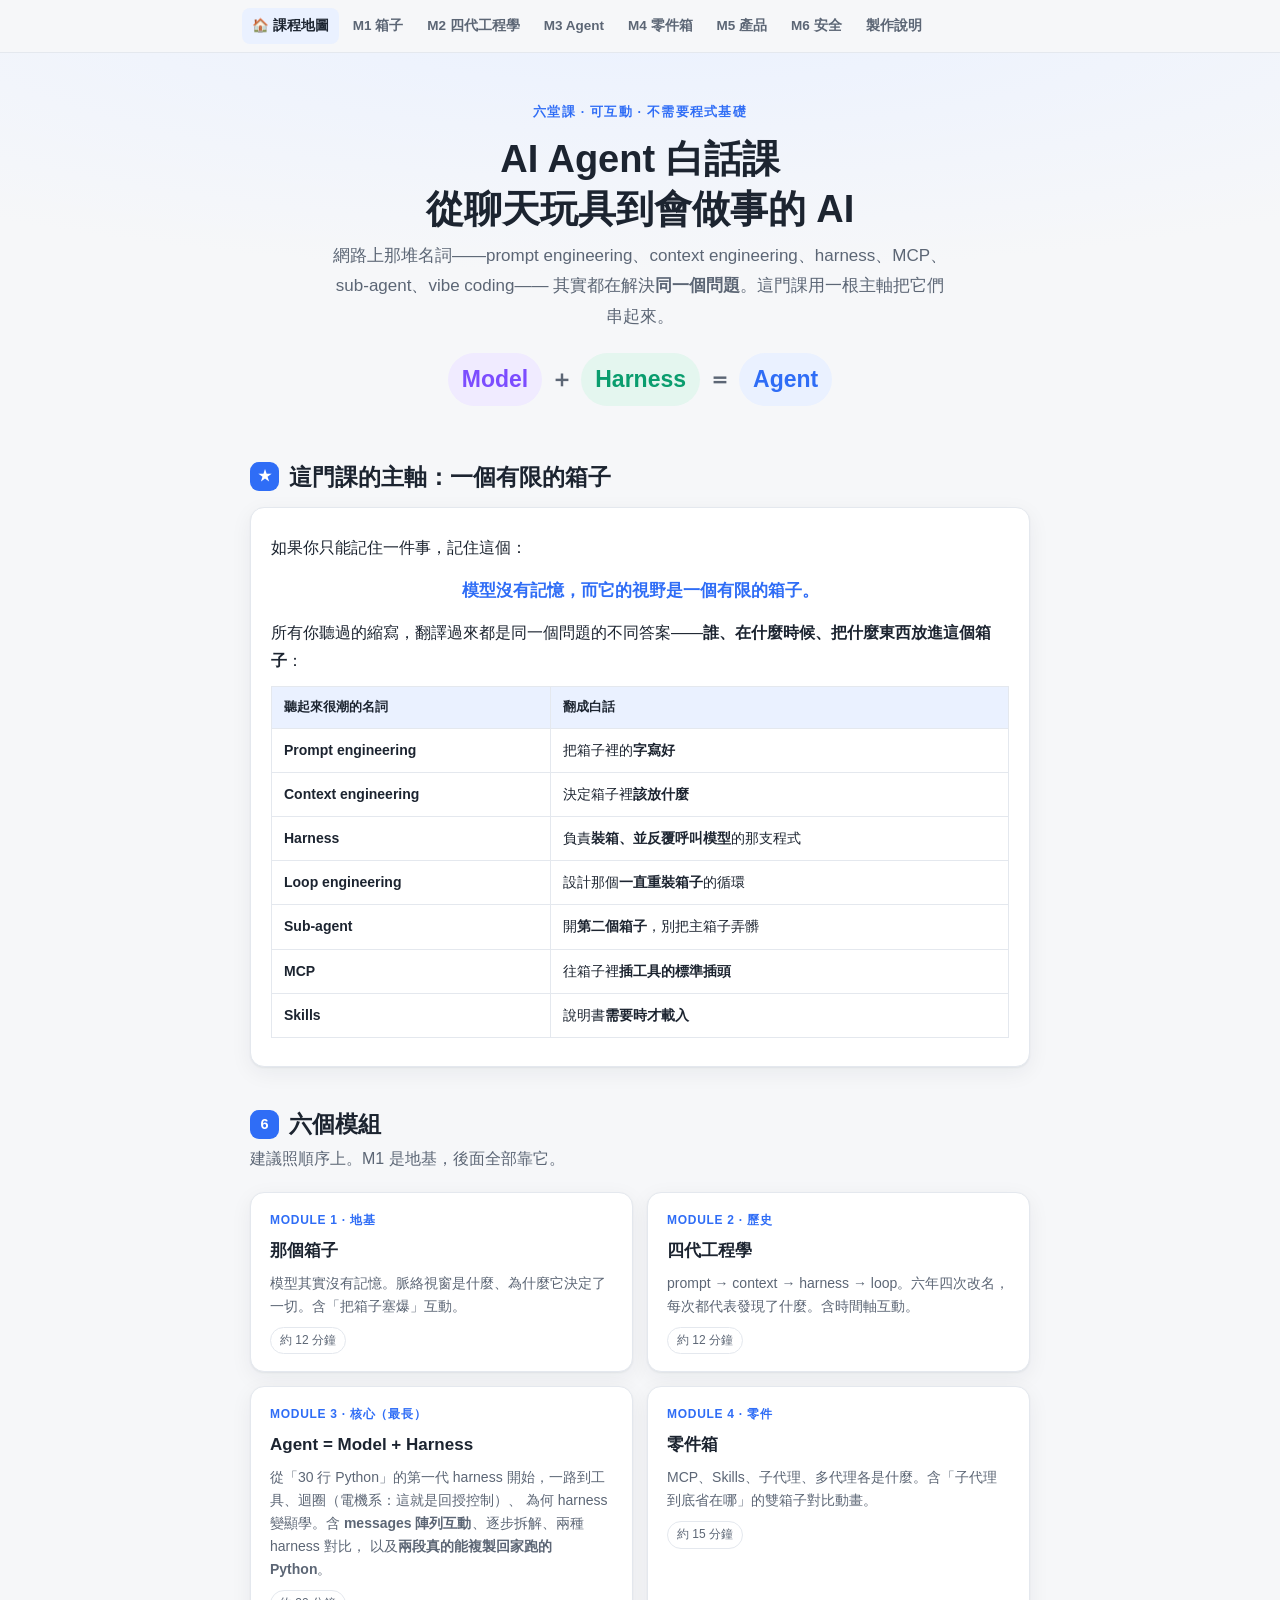
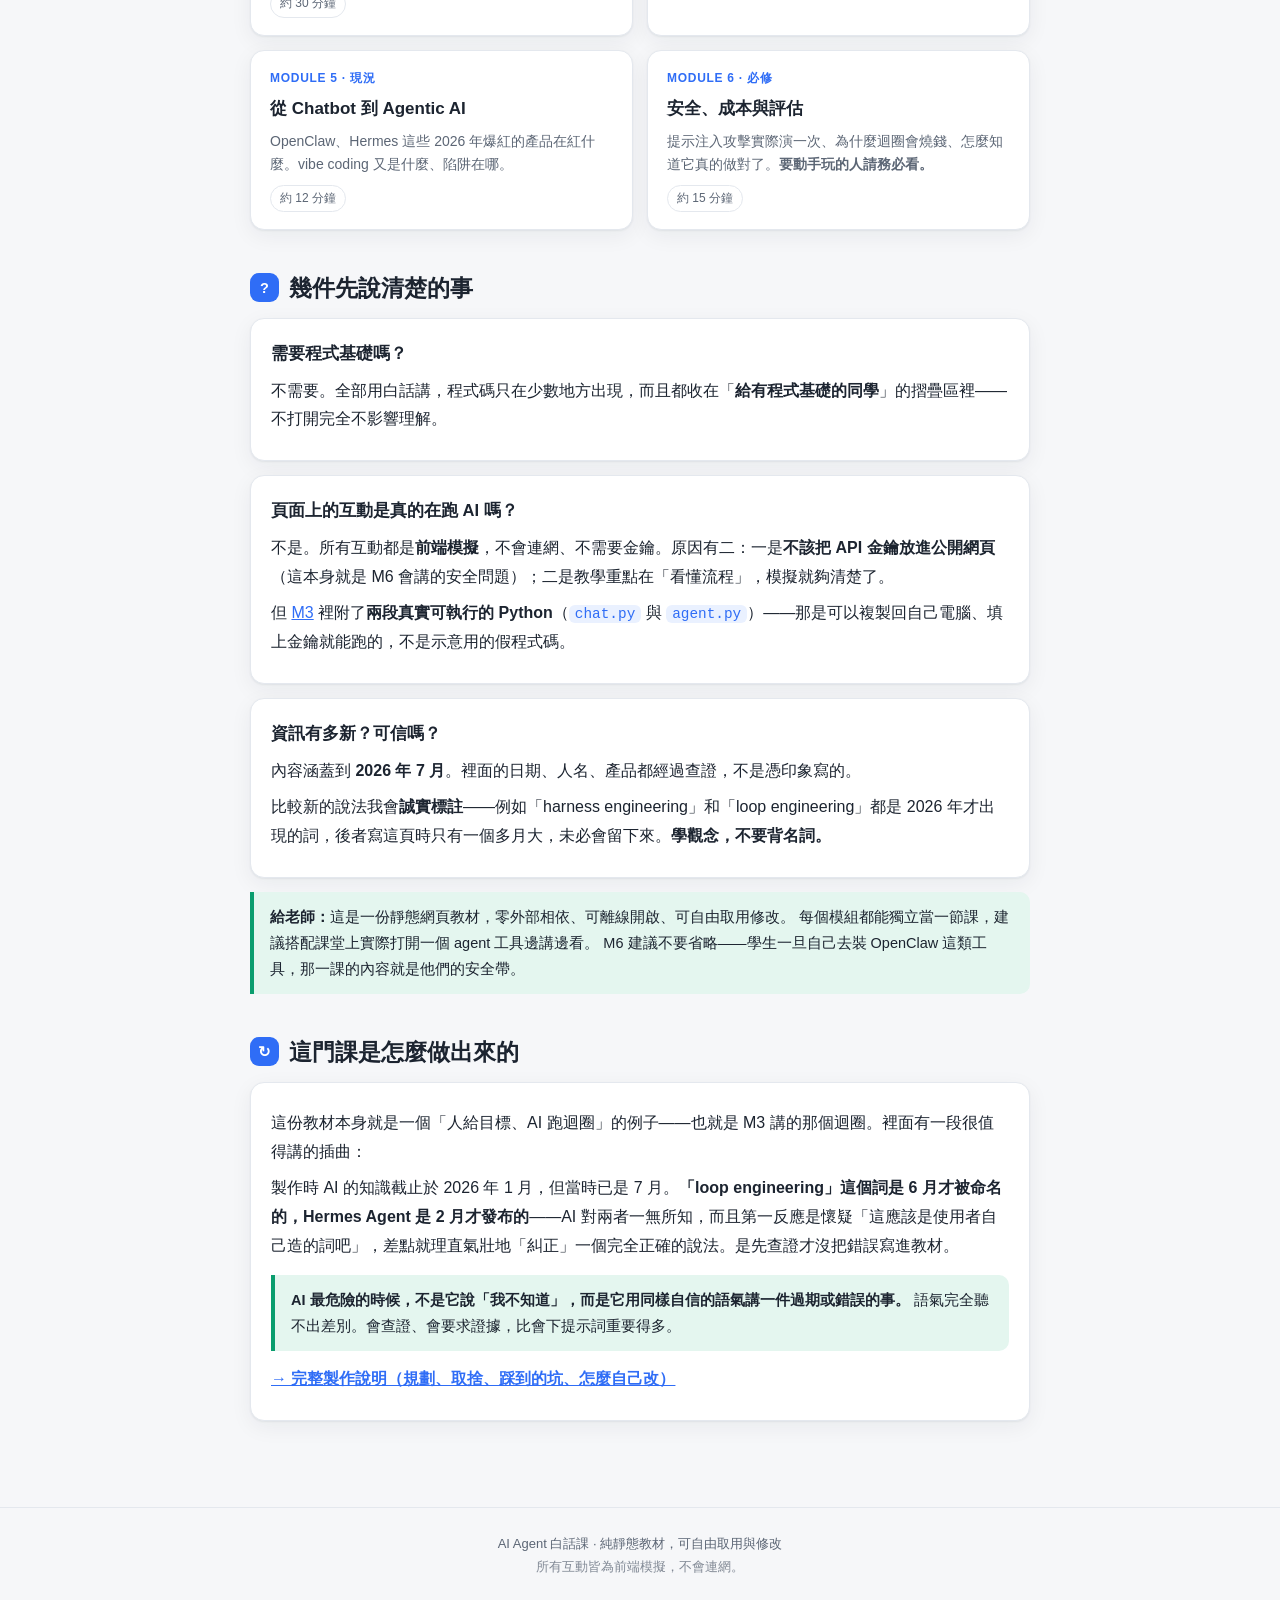
==== commit 33908f40: "還原上一版被誤刪的內容並補上完整製作說明頁 前次重構為多模組時，把舊版已有的內容一併壓縮掉了，這是不該發生的 迴歸。重構應該是加法而非減法。本次全部還原：  M3（從 3.3k px 長回 9.3k " ====
--- a/index.html
+++ b/index.html
@@ -16,6 +16,7 @@
   <a href="m4-toolbox.html">M4 零件箱</a>
   <a href="m5-products.html">M5 產品</a>
   <a href="m6-safety.html">M6 安全</a>
+  <a href="how-made.html">製作說明</a>
 </div></nav>
 
 <header class="hero"><div class="wrap">
@@ -73,10 +74,12 @@
       <span class="mins">約 12 分鐘</span>
     </a>
     <a class="modcard" href="m3-agent-harness.html">
-      <div class="mnum">MODULE 3 · 核心</div>
+      <div class="mnum">MODULE 3 · 核心（最長）</div>
       <h3>Agent = Model + Harness</h3>
-      <p>工具怎麼運作、為什麼「迴圈」才是靈魂（電機系：這就是回授控制）。含逐步拆解互動。</p>
-      <span class="mins">約 15 分鐘</span>
+      <p>從「30 行 Python」的第一代 harness 開始，一路到工具、迴圈（電機系：這就是回授控制）、
+         為何 harness 變顯學。含 <b>messages 陣列互動</b>、逐步拆解、兩種 harness 對比，
+         以及<b>兩段真的能複製回家跑的 Python</b>。</p>
+      <span class="mins">約 30 分鐘</span>
     </a>
     <a class="modcard" href="m4-toolbox.html">
       <div class="mnum">MODULE 4 · 零件</div>
@@ -108,6 +111,7 @@
   <div class="card">
     <h3>頁面上的互動是真的在跑 AI 嗎？</h3>
     <p>不是。所有互動都是<b>前端模擬</b>，不會連網、不需要金鑰。原因有二：一是<b>不該把 API 金鑰放進公開網頁</b>（這本身就是 M6 會講的安全問題）；二是教學重點在「看懂流程」，模擬就夠清楚了。</p>
+    <p>但 <a href="m3-agent-harness.html">M3</a> 裡附了<b>兩段真實可執行的 Python</b>（<code class="inline">chat.py</code> 與 <code class="inline">agent.py</code>）——那是可以複製回自己電腦、填上金鑰就能跑的，不是示意用的假程式碼。</p>
   </div>
 
   <div class="card">
@@ -125,17 +129,13 @@
   <h2 class="title"><span class="chnum">↻</span>這門課是怎麼做出來的</h2>
 
   <div class="card">
-    <p>這份教材本身就是一個「人給目標、AI 跑迴圈」的例子——也就是 M3 講的那個迴圈。過程大致是：</p>
-    <ul>
-      <li><b>先規劃再動工</b>：不是開口就寫程式，而是先確認受眾（大一電機系、不預設程式背景）、決定要不要拆成多頁、要不要加安全章節，寫成計畫、確認之後才建置。</li>
-      <li><b>查證勝過印象</b>：AI 的知識有截止日。寫這頁時，「loop engineering」和 Hermes Agent 都在截止日之後才出現——<b>如果照記憶寫，就會寫錯，甚至會理直氣壯地「糾正」正確的說法</b>。所以產品與日期全部另外查過。</li>
-      <li><b>在瀏覽器裡真的驗證</b>：每個互動都實際點過、深色模式與手機寬度都看過、主控台確認無錯誤，而不是寫完就當它會動。</li>
-      <li><b>純靜態、零相依</b>：整站只有 HTML／CSS／JS，沒有任何外部套件或 CDN，所以可離線、可長期保存、不會因為某個服務關掉就壞掉。</li>
-    </ul>
+    <p>這份教材本身就是一個「人給目標、AI 跑迴圈」的例子——也就是 M3 講的那個迴圈。裡面有一段很值得講的插曲：</p>
+    <p>製作時 AI 的知識截止於 2026 年 1 月，但當時已是 7 月。<b>「loop engineering」這個詞是 6 月才被命名的，Hermes Agent 是 2 月才發布的</b>——AI 對兩者一無所知，而且第一反應是懷疑「這應該是使用者自己造的詞吧」，差點就理直氣壯地「糾正」一個完全正確的說法。是先查證才沒把錯誤寫進教材。</p>
     <div class="note" style="margin-bottom:0">
-      這中間最值得學的一課是第二點：<b>AI 最危險的時候，不是它說「我不知道」，而是它用同樣自信的語氣講一件過期或錯誤的事。</b>
-      會查證、會要求證據，比會下提示詞重要得多。
+      <b>AI 最危險的時候，不是它說「我不知道」，而是它用同樣自信的語氣講一件過期或錯誤的事。</b>
+      語氣完全聽不出差別。會查證、會要求證據，比會下提示詞重要得多。
     </div>
+    <p style="margin-top:14px"><a href="how-made.html"><b>→ 完整製作說明（規劃、取捨、踩到的坑、怎麼自己改）</b></a></p>
   </div>
 
 </div></main>
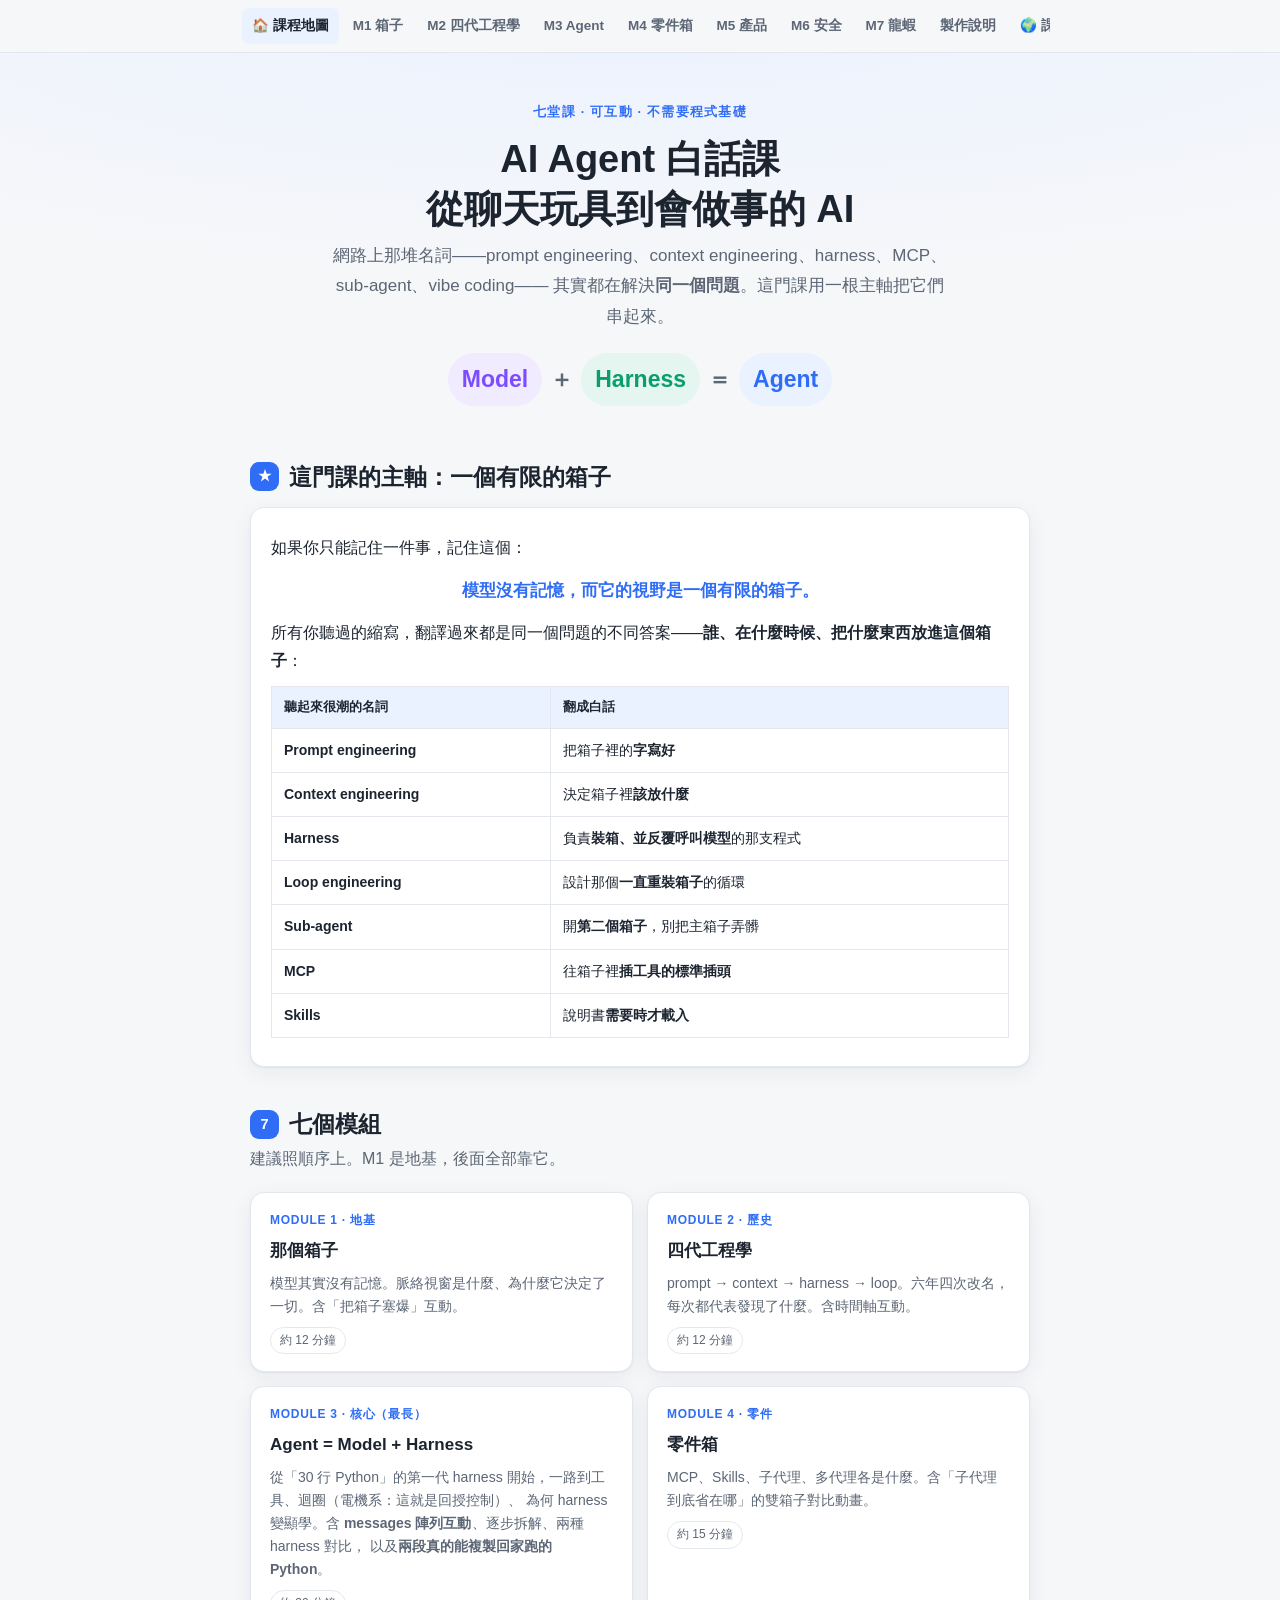
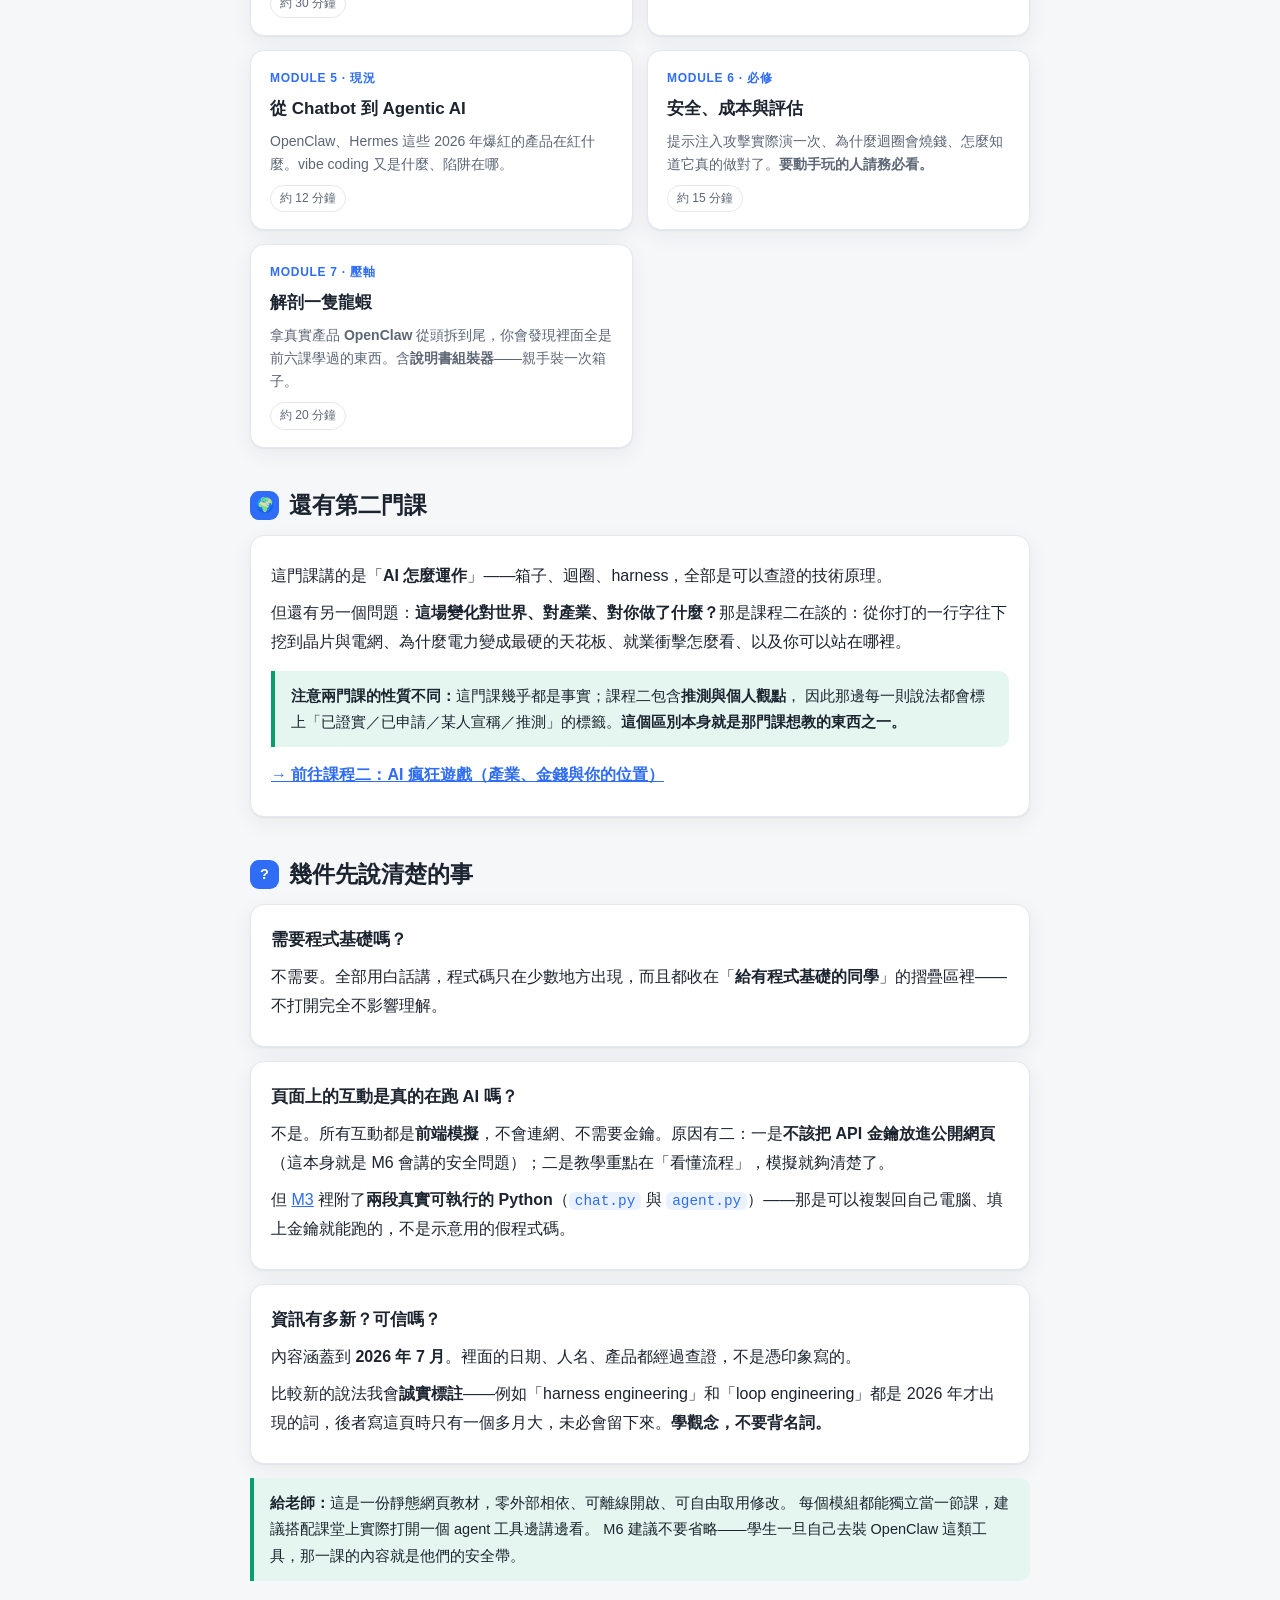
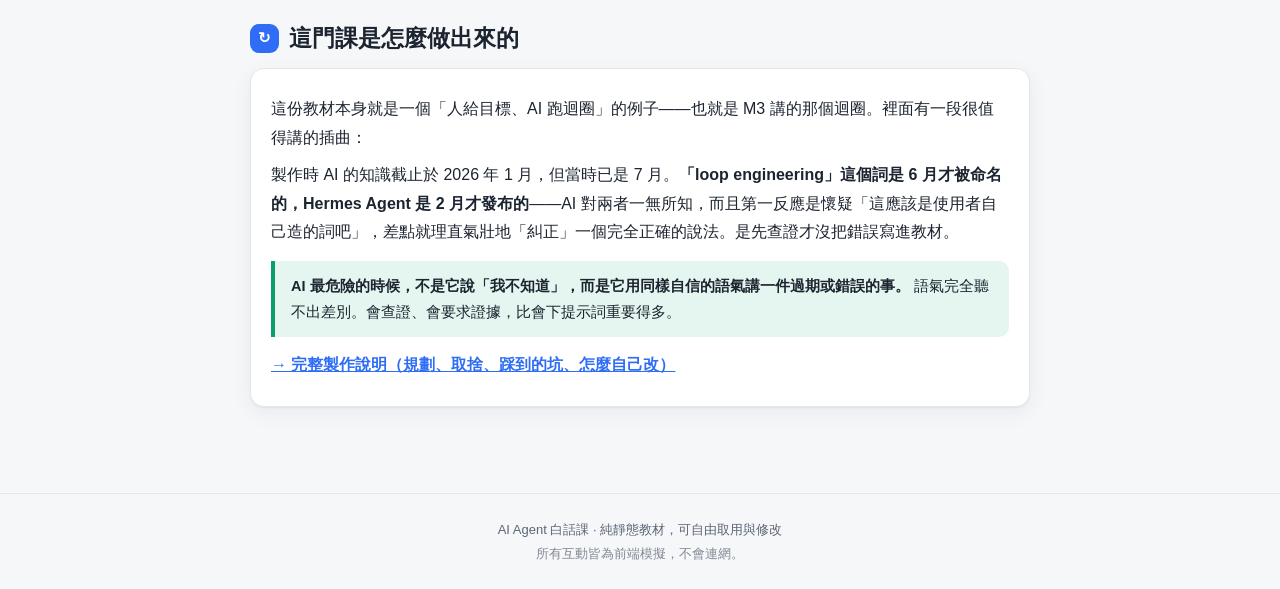
==== commit 9022f043: "新增 M7（OpenClaw 拆解）與第二門課（AI 產業與社會） 依據使用者提供的 22 頁簡報擴充教材。簡報自然分為性質不同的兩半， 因此拆分處理，避免技術事實與社會推測混在同一門課裡而稀釋可信度" ====
--- a/index.html
+++ b/index.html
@@ -16,11 +16,13 @@
   <a href="m4-toolbox.html">M4 零件箱</a>
   <a href="m5-products.html">M5 產品</a>
   <a href="m6-safety.html">M6 安全</a>
+  <a href="m7-openclaw.html">M7 龍蝦</a>
   <a href="how-made.html">製作說明</a>
+  <a href="course2/index.html">🌍 課程二</a>
 </div></nav>
 
 <header class="hero"><div class="wrap">
-  <div class="kicker">六堂課 · 可互動 · 不需要程式基礎</div>
+  <div class="kicker">七堂課 · 可互動 · 不需要程式基礎</div>
   <h1>AI Agent 白話課<br>從聊天玩具到會做事的 AI</h1>
   <p>網路上那堆名詞——prompt engineering、context engineering、harness、MCP、sub-agent、vibe coding——
      其實都在解決<b>同一個問題</b>。這門課用一根主軸把它們串起來。</p>
@@ -57,7 +59,7 @@
     </div>
   </div>
 
-  <h2 class="title"><span class="chnum">6</span>六個模組</h2>
+  <h2 class="title"><span class="chnum">7</span>七個模組</h2>
   <p class="lede">建議照順序上。M1 是地基，後面全部靠它。</p>
 
   <div class="modgrid">
@@ -99,6 +101,24 @@
       <p>提示注入攻擊實際演一次、為什麼迴圈會燒錢、怎麼知道它真的做對了。<b>要動手玩的人請務必看。</b></p>
       <span class="mins">約 15 分鐘</span>
     </a>
+    <a class="modcard" href="m7-openclaw.html">
+      <div class="mnum">MODULE 7 · 壓軸</div>
+      <h3>解剖一隻龍蝦</h3>
+      <p>拿真實產品 <b>OpenClaw</b> 從頭拆到尾，你會發現裡面全是前六課學過的東西。含<b>說明書組裝器</b>——親手裝一次箱子。</p>
+      <span class="mins">約 20 分鐘</span>
+    </a>
+  </div>
+
+  <h2 class="title"><span class="chnum">🌍</span>還有第二門課</h2>
+
+  <div class="card">
+    <p>這門課講的是「<b>AI 怎麼運作</b>」——箱子、迴圈、harness，全部是可以查證的技術原理。</p>
+    <p>但還有另一個問題：<b>這場變化對世界、對產業、對你做了什麼？</b>那是課程二在談的：從你打的一行字往下挖到晶片與電網、為什麼電力變成最硬的天花板、就業衝擊怎麼看、以及你可以站在哪裡。</p>
+    <div class="note" style="margin-bottom:0">
+      <b>注意兩門課的性質不同：</b>這門課幾乎都是事實；課程二包含<b>推測與個人觀點</b>，
+      因此那邊每一則說法都會標上「已證實／已申請／某人宣稱／推測」的標籤。<b>這個區別本身就是那門課想教的東西之一。</b>
+    </div>
+    <p style="margin-top:14px"><a href="course2/index.html"><b>→ 前往課程二：AI 瘋狂遊戲（產業、金錢與你的位置）</b></a></p>
   </div>
 
   <h2 class="title"><span class="chnum">?</span>幾件先說清楚的事</h2>
--- a/assets/style.css
+++ b/assets/style.css
@@ -226,5 +226,64 @@
 footer{border-top:1px solid var(--line);padding:24px 20px;text-align:center;color:var(--muted);font-size:13px}
 footer a{color:var(--muted)}
 
+/* ---------- 老師的觀點（與事實明確區隔） ---------- */
+.opinion{
+  border:2px dashed color-mix(in srgb,var(--model) 55%,var(--line));
+  background:var(--model-soft);border-radius:12px;padding:14px 18px;margin:16px 0
+}
+.opinion .who{
+  display:inline-block;font-size:11.5px;font-weight:800;letter-spacing:.06em;
+  text-transform:uppercase;color:var(--model);border:1px solid var(--model);
+  border-radius:999px;padding:2px 10px;margin-bottom:8px
+}
+.opinion p{margin:.4em 0;font-size:14.5px}
+.opinion p:last-child{margin-bottom:0}
+
+/* ---------- 證據等級標籤 ---------- */
+.ev{
+  display:inline-block;font-size:11.5px;font-weight:800;letter-spacing:.03em;
+  border-radius:999px;padding:2px 9px;margin-right:6px;vertical-align:2px;white-space:nowrap
+}
+.ev-fact{background:var(--harness-soft);color:var(--harness);border:1px solid var(--harness)}
+.ev-filed{background:var(--brand-soft);color:var(--brand);border:1px solid var(--brand)}
+.ev-claim{background:var(--warn-soft);color:var(--warn);border:1px solid var(--warn)}
+.ev-guess{background:var(--danger-soft);color:var(--danger);border:1px solid var(--danger)}
+
+.evkey{display:flex;flex-wrap:wrap;gap:10px;margin:10px 0;font-size:13px;color:var(--muted)}
+.evkey span{display:flex;align-items:center;gap:5px}
+
+/* ---------- 產業地圖堆疊層 ---------- */
+.stack{display:flex;flex-direction:column-reverse;gap:6px;margin:12px 0}
+.layer{
+  border:2px solid var(--line);border-radius:10px;padding:11px 14px;background:var(--card);
+  opacity:.18;transform:translateY(6px);transition:opacity .4s ease,transform .4s ease,border-color .4s
+}
+.layer.on{opacity:1;transform:none}
+.layer .lname{font-weight:800;font-size:14.5px}
+.layer .ldesc{font-size:13px;color:var(--muted);margin-top:2px}
+.layer.l0.on{border-color:var(--brand)}
+.layer.l1.on{border-color:var(--model)}
+.layer.l2.on{border-color:var(--harness)}
+.layer.l3.on{border-color:var(--warn)}
+.layer.l4.on{border-color:var(--danger)}
+
+/* ---------- 推論鏈拆解器 ---------- */
+.chain{display:flex;flex-direction:column;gap:0;margin:12px 0}
+.link{border:1px solid var(--line);border-radius:10px;background:var(--card);overflow:hidden}
+.link>button{
+  width:100%;text-align:left;border:0;background:transparent;color:var(--ink);
+  font:inherit;font-weight:700;font-size:14.5px;padding:12px 15px;cursor:pointer;
+  display:flex;align-items:center;gap:9px
+}
+.link>button:hover{background:var(--brand-soft)}
+.link .step-n{
+  flex:0 0 auto;width:22px;height:22px;border-radius:50%;background:var(--warn);color:#fff;
+  font-size:12px;font-weight:800;display:inline-flex;align-items:center;justify-content:center
+}
+.link .detail{padding:0 15px 14px 46px;font-size:14px;display:none}
+.link.open .detail{display:block}
+.link .detail .q{font-weight:700;color:var(--brand);margin-top:8px}
+.chainarrow{text-align:center;color:var(--muted);font-size:18px;line-height:1.1;padding:2px 0}
+
 .srcs{font-size:13px;color:var(--muted)}
 .srcs li{margin:.3em 0}
